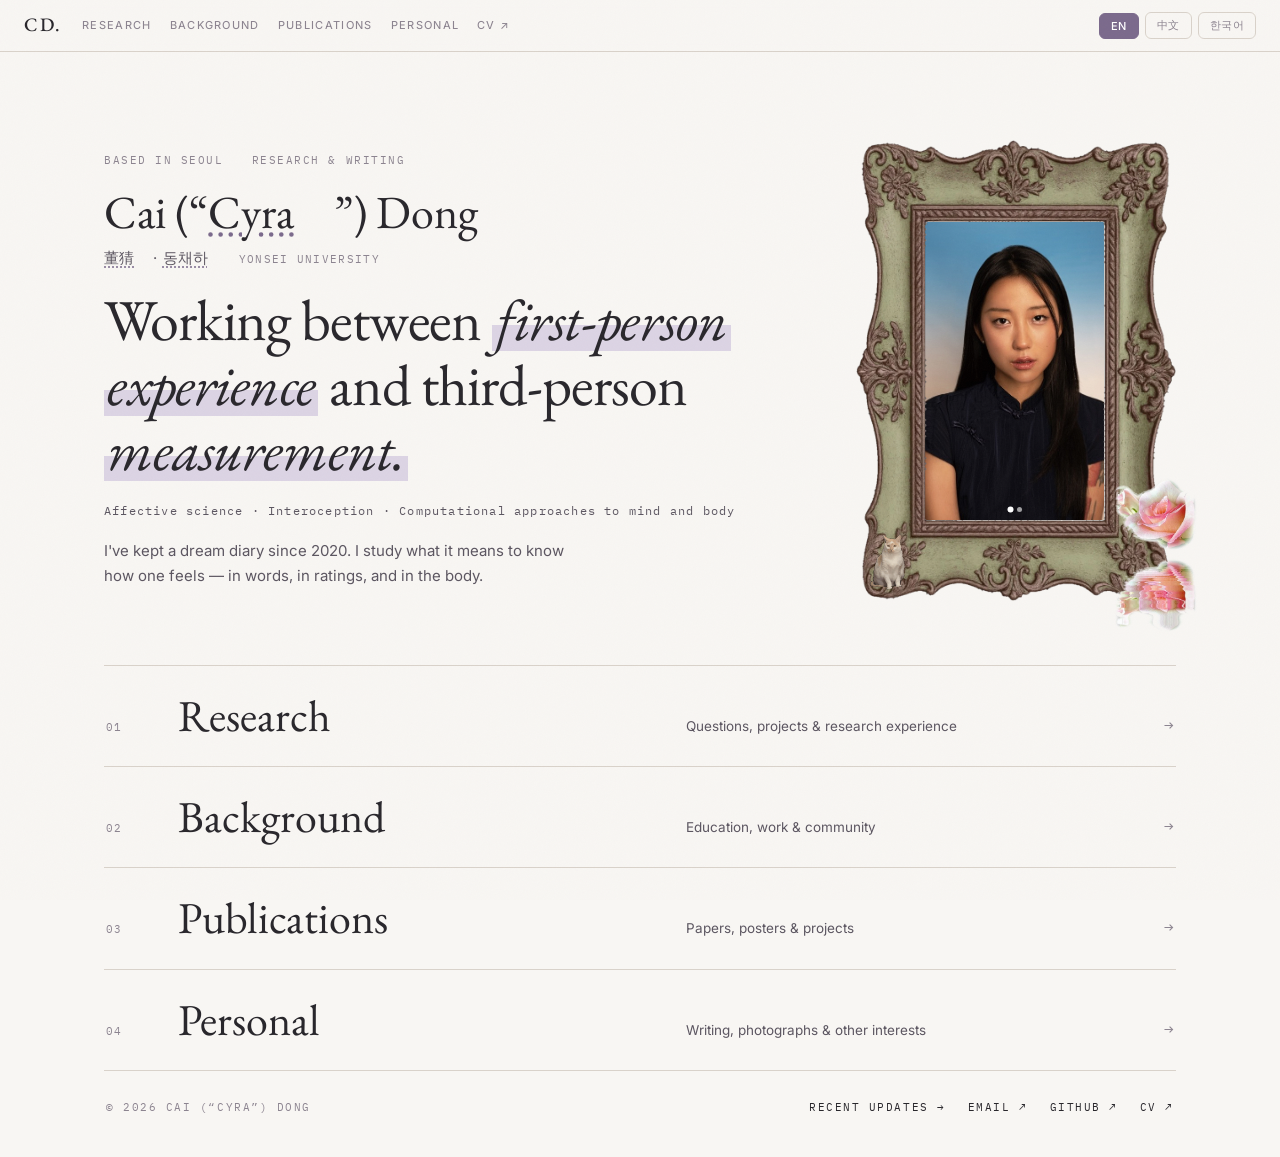
==== index.html @ c12fd9fa "Embed photography portfolio film in Personal (self-hosted, Bilibili kept as original) Co-Authored-By" ====
<!DOCTYPE html>
<html lang="en">
<head>
<meta charset="UTF-8">
<meta name="viewport" content="width=device-width, initial-scale=1.0">
<title>Cai (“Cyra”) Dong · 董猜 · 동채하 — Researcher</title>
<meta name="description" content="Cai (“Cyra”) Dong — Researcher. Philosophy, Applied Statistics & Cognitive Science @ Yonsei. Research: clinical psychology, affective neuroscience, computational psycholinguistics, AI4MentalHealth.">
<meta name="keywords" content="Cyra Dong, Cai Dong, 董猜, 동채하, Researcher, Yonsei University, clinical psychology, affective neuroscience, computational psycholinguistics, AI4MentalHealth, AI Engineer, Philosophy, Applied Statistics, Cognitive Science">

<!-- Google Search Console is verified by the file google7c683d2b4011be47.html
     in the site root. Do not delete that file. -->

<!-- Canonical -->
<link rel="canonical" href="https://cyracaid.github.io/">

<!-- Open Graph -->
<meta property="og:title" content="Cai (“Cyra”) Dong · 董猜 · 동채하 — Researcher">
<meta property="og:description" content="Philosophy, Applied Statistics & Cognitive Science @ Yonsei. Research: clinical psychology, affective neuroscience, computational psycholinguistics, AI4MentalHealth.">
<meta property="og:image" content="https://cyracaid.github.io/assets/smilepic_cropped.jpg">
<meta property="og:image:width" content="640">
<meta property="og:image:height" content="640">
<meta property="og:url" content="https://cyracaid.github.io/">
<meta property="og:type" content="website">
<meta property="og:locale" content="en_US">
<meta property="og:site_name" content="Cai (“Cyra”) Dong">

<!-- Twitter Card -->
<meta name="twitter:card" content="summary">
<meta name="twitter:title" content="Cai (“Cyra”) Dong · 董猜 · 동채하 — Researcher">
<meta name="twitter:description" content="Philosophy, Applied Statistics & Cognitive Science @ Yonsei. Research: clinical psychology, affective neuroscience, computational psycholinguistics.">
<meta name="twitter:image" content="https://cyracaid.github.io/assets/smilepic_cropped.jpg">

<!-- Hreflang -->
<link rel="alternate" hreflang="en" href="https://cyracaid.github.io/?lang=en">
<link rel="alternate" hreflang="zh-CN" href="https://cyracaid.github.io/?lang=cn">
<link rel="alternate" hreflang="ko" href="https://cyracaid.github.io/?lang=ko">
<link rel="alternate" hreflang="x-default" href="https://cyracaid.github.io/">

<!-- Favicon -->
<link rel="icon" type="image/svg+xml" href="data:image/svg+xml,%3Csvg xmlns='http://www.w3.org/2000/svg' viewBox='0 0 100 100'%3E%3Crect width='100' height='100' rx='20' fill='%238f7fa0'/%3E%3Ctext x='50' y='68' font-family='Georgia,serif' font-size='48' font-style='italic' fill='white' text-anchor='middle'%3ECD%3C/text%3E%3C/svg%3E">

<!-- JSON-LD Structured Data: Person -->
<script type="application/ld+json">
{
  "@context": "https://schema.org",
  "@type": "Person",
  "name": "Cai (“Cyra”) Dong",
  "alternateName": ["Cyra Dong", "Cai Dong", "董猜", "동채하"],
  "givenName": "Cai",
  "familyName": "Dong",
  "image": "https://cyracaid.github.io/assets/smilepic_cropped.jpg",
  "url": "https://cyracaid.github.io/",
  "sameAs": [
    "https://github.com/cyracaid",
    "https://linkedin.com/in/cyrad",
    "https://scholar.google.com/citations?user=k2axAvQAAAAJ&hl=en"
  ],
  "jobTitle": ["AI Engineer Intern", "Research Assistant"],
  "alumniOf": [
    {
      "@type": "CollegeOrUniversity",
      "name": "Yonsei University"
    },
    {
      "@type": "CollegeOrUniversity",
      "name": "Washington University in St. Louis"
    }
  ],
  "knowsAbout": [
    "Clinical Psychology",
    "Affective Neuroscience",
    "Computational Psycholinguistics",
    "AI for Mental Health",
    "Machine Learning",
    "Multimodal AI"
  ]
}
</script>

<!-- JSON-LD Structured Data: WebSite -->
<script type="application/ld+json">
{
  "@context": "https://schema.org",
  "@type": "WebSite",
  "name": "Cai (“Cyra”) Dong — Portfolio",
  "url": "https://cyracaid.github.io/",
  "description": "Personal portfolio and resume of Cai (“Cyra”) Dong, Researcher at Yonsei University.",
  "inLanguage": ["en", "zh-CN", "ko"]
}
</script>
<link rel="preconnect" href="https://fonts.googleapis.com">
<link rel="preconnect" href="https://fonts.gstatic.com" crossorigin>
<link href="https://fonts.googleapis.com/css2?family=EB+Garamond:ital,wght@0,400;0,500;1,400;1,500&family=Inter:wght@350;400;450;500;600&family=IBM+Plex+Mono:wght@400;500&display=swap" rel="stylesheet">
<link rel="stylesheet" href="styles.css?v=20261120l">
</head>
<body>

<nav class="top-nav">
  <div class="nav-left">
    <a class="nav-logo" href="#/" aria-label="Home">CD.</a>
    <div class="nav-links">
      <a href="#research" data-nav="research">Research</a>
      <a href="#background" data-nav="work">Background</a>
      <a href="#publications" data-nav="publications">Publications</a>
      <a href="#personal" data-nav="personal">Personal</a>
      <a href="assets/CV_Cai_Dong.pdf?v=20261113" data-nav="cv" target="_blank" rel="noopener">CV ↗</a>
    </div>
  </div>
  <div class="nav-right" id="lang-switch"><a class="lang-btn active" href="?lang=en">EN</a><a class="lang-btn" href="?lang=cn">中文</a><a class="lang-btn" href="?lang=ko">한국어</a></div>
</nav>

<div id="view-home">
<div class="home">
  <header class="hero" id="hero">
    <div class="hero__text">
      <div class="hero__meta"><span id="hero-place">Based in Seoul</span><span id="hero-roles">Research &amp; Writing</span></div>
      <div class="hero__name" id="sb-name">Cai (“Cyra”) Dong</div>
      <div class="hero__alt"><span id="sb-alt">董猜 · 동채하</span> <span class="hero__affil" id="sb-affil">Yonsei University</span></div>
      <h1 class="hero__title" id="hero-title">Working between <em class="hero__accent">first-person experience</em> and third-person <em class="hero__accent">measurement.</em></h1>
      <div class="hero__fields" id="hero-fields">Affective science · Interoception · Computational approaches to mind and body</div>
      <p class="hero__sub" id="hero-sub"></p>
    </div>
    <div class="hero__portrait">
      <div class="photo-frame">
      <div class="photo-carousel" id="photo-carousel">
        <div class="carousel-track" id="carousel-track">
          <img class="carousel-slide" src="assets/portrait-main.jpg?v=2" alt="Cai (“Cyra”) Dong">
          <img class="carousel-slide" src="assets/smile-frame.jpg" alt="Cai (“Cyra”) Dong smiling">
        </div>
        <button class="carousel-btn carousel-prev" id="carousel-prev" type="button">‹</button>
        <button class="carousel-btn carousel-next" id="carousel-next" type="button">›</button>
        <div class="carousel-dots" id="carousel-dots"></div>
      </div>
        <img class="deco deco-rose" src="assets/deco-rose.webp?v=20261011b" alt="" aria-hidden="true" decoding="async">
      </div>
      <div class="cat-companion"><img src="assets/guagua_cutout.gif" alt="瓜瓜" loading="lazy"></div>
    </div>
  </header>

  <nav class="index" id="index" aria-label="Sections"></nav>

  <div class="home-foot">
    <span id="foot-place">© 2026 Cai (“Cyra”) Dong</span>
    <div class="hero__links" id="hero-links"></div>
  </div>
</div>

<div id="resume">

    <section class="panel" id="panel-research" role="dialog" aria-modal="true" aria-label="Research" hidden="">
      <div class="panel__bar">
        <span class="panel__title"><span class="panel__no">01</span> Research</span>
        <button type="button" class="panel__close" data-close="" aria-label="Close">Close ×</button>
      </div>
      <div class="panel__body">
    <div class="section-lg" id="research">
      <div class="section-header"><span class="section-title section-title-lg">Research Overview</span><div class="section-rule"></div></div>
      <div class="research-overview">
        <p>Hi, I'm Cyra! 👋 I really love beautiful things — from beauty itself to research that's beautiful in how it's made.</p><p>Lately I'm into <strong>interoception</strong>, <strong>consciousness</strong>, and <strong>affective science across methods</strong>, with side quests into language models and AI. I come at it from computational methods.</p><p>Off the clock: yoga, books and writing, fashion, and video games.</p>
        <div class="research-areas">
          <span class="tag tag-accent">Interoception</span><span class="tag tag-cool">Affective Neuroscience</span><span class="tag tag-mauve">Computational Psycholinguistics</span><span class="tag tag-gold">Clinical Psychology</span>
        </div>
      </div>
    </div>
    <div class="section" id="selected">
      <div class="section-header"><span class="section-title">Selected Research</span><div class="section-rule"></div></div>
      <div class="selected-list">
        
        <div class="sel-item" data-open="false">
          <button type="button" class="sel-head" aria-expanded="false" aria-controls="sel-0">
            <span class="sel-meta">Selected work / 01 · 2025–26</span>
            <span class="sel-title">Sleep, Diaries &amp; Measurement</span>
            <span class="sel-blurb">Cleaning self-report data without making mistakes disappear.</span>
            <span class="sel-plus" aria-hidden="true">+</span>
          </button>
          <div class="sel-panel" id="sel-0" role="region">
            <dl class="sel-body">
              <dt>Research question</dt><dd>A wrongly entered value, silently corrected by a parser, can look perfectly legitimate. How do you clean self-reported data without hiding what was changed?</dd><dt>Approach</dt><dd>An open-source, human-in-the-loop R pipeline where every correction is logged and reviewable, validated on injected, real, and public data.</dd><dt>Where</dt><dd>Stanford Psychophysiology Lab, home sleep study.</dd><dt>Output</dt><dd>Manuscript in preparation.</dd>
            </dl>
          </div>
        </div>
        <div class="sel-item" data-open="false">
          <button type="button" class="sel-head" aria-expanded="false" aria-controls="sel-1">
            <span class="sel-meta">Selected work / 02 · 2025–26</span>
            <span class="sel-title">AI &amp; Therapeutic Interaction</span>
            <span class="sel-blurb">What does an AI score of therapist skill actually measure?</span>
            <span class="sel-plus" aria-hidden="true">+</span>
          </button>
          <div class="sel-panel" id="sel-1" role="region">
            <dl class="sel-body">
              <dt>Research question</dt><dd>When a model predicts what trained observers rate, what information are its predictions really reflecting?</dd><dt>Approach</dt><dd>An audit of multimodal AI scoring of therapists’ interpersonal skills on teletherapy trial recordings, combining text, voice, and facial expression, checked against observer ratings.</dd><dt>Where</dt><dd>Penn Medicine, Department of Psychiatry.</dd><dt>Output</dt><dd>Manuscript in preparation.</dd>
            </dl>
          </div>
        </div>
        <div class="sel-item" data-open="false">
          <button type="button" class="sel-head" aria-expanded="false" aria-controls="sel-2">
            <span class="sel-meta">Selected work / 03 · 2026–</span>
            <span class="sel-title">Interoception &amp; Consciousness</span>
            <span class="sel-blurb">When body and report disagree, which one is the signal?</span>
            <span class="sel-plus" aria-hidden="true">+</span>
          </button>
          <div class="sel-panel" id="sel-2" role="region">
            <dl class="sel-body">
              <dt>Research question</dt><dd>When a bodily signal and a verbal report diverge, is one of them wrong, or is the divergence itself the signal?</dd><dt>Approach</dt><dd>An online interoception task with webcam-based heart-rate estimation, paired with participants’ descriptions of recalled experiences. Does spontaneous language capture what ratings miss?</dd><dt>Where</dt><dd>Embodied Computation Group, Aarhus University &amp; Cambridge Psychiatry.</dd><dt>Output</dt><dd>Pilot in development.</dd>
            </dl>
          </div>
        </div>
      </div>
    </div>
    <div class="section" id="experience">
      <div class="section-header"><span class="section-title">Research Experience</span><div class="section-rule"></div></div>
      
        <div class="entry">
          <div class="entry-header">
            <span class="entry-org"><a href="https://www.the-ecg.org/" target="_blank" rel="noopener">Embodied Computation Group, Aarhus University &amp; Cambridge Psychiatry</a></span>
            <span class="entry-date">Oct 2026 – Present</span>
          </div>
          <div class="entry-role">Research Intern (remote); PI: Micah Allen, Ph.D.</div>
          <ul class="entry-bullets"><li>Contributing to an online interoception task with webcam-based heart-rate estimation, and developing a pilot that pairs physiological estimates with participants’ descriptions of recalled experiences.</li></ul>
        </div>
        <div class="entry">
          <div class="entry-header">
            <span class="entry-org"><a href="https://spl.stanford.edu/" target="_blank" rel="noopener">Stanford Psychophysiology Lab</a></span>
            <span class="entry-date">Oct 2025 – Present</span>
          </div>
          <div class="entry-role">Research Assistant; PIs: James Gross, Ph.D.; mentored by Maia ten Brink, Ph.D.</div>
          <ul class="entry-bullets"><li>Built <strong>sleepcleanr</strong>, an R package that turns messy sleep-diary data into clean, auditable records (10,000+ entries and counting).</li><li>Reading widely on interoception, psychophysiology, and emotion.</li></ul>
        </div>
        <div class="entry">
          <div class="entry-header">
            <span class="entry-org"><a href="https://www.med.upenn.edu/apps/faculty/index.php/g275/p9830738" target="_blank" rel="noopener">Department of Psychiatry, Penn Medicine, University of Pennsylvania</a></span>
            <span class="entry-date">Nov 2025 – Apr 2026; Sep 2026 – Present</span>
          </div>
          <div class="entry-role">Research Intern (remote); mentored by Tao Lin, Ph.D.</div>
          <ul class="entry-bullets"><li>Building a pipeline that has AI score how therapists connect with clients in teletherapy — and checking how far we can trust it.</li><li>Replicating a published study along the way, and fixing a confound in it.</li></ul>
        </div>
        <div class="entry">
          <div class="entry-header">
            <span class="entry-org"><a href="https://www.jhurlab.org/" target="_blank" rel="noopener">Clinical Neuroscience of Anxiety and Depression (CAD) Lab, Yonsei University</a></span>
            <span class="entry-date">May 2026 – Present</span>
          </div>
          <div class="entry-role">Research Assistant; PI: Juyoen Hur, Ph.D.</div>
          <ul class="entry-bullets"><li>Helping with fMRI studies on anxiety and depression, mostly data quality checks and preprocessing.</li><li>Side project on misophonia: is it about how the brain registers a sound, or how it feels about it?</li></ul>
        </div>
        <div class="entry">
          <div class="entry-header">
            <span class="entry-org"><a href="https://github.com/AGI4Sci/SciForge" target="_blank" rel="noopener">Shanghai AI Laboratory</a></span>
            <span class="entry-date">May 2026 – Present</span>
          </div>
          <div class="entry-role">AI4BioSci / SciForge Research Assistant; PI: Zhangyang Gao, Ph.D.</div>
          <ul class="entry-bullets"><li>Helping build and test an open-source platform that keeps humans in the loop when AI agents do research.</li><li>Added DeepSeek as a new agent runtime, and designed how the system tracks evidence and decides what people should review.</li></ul>
        </div>
        <div class="entry">
          <div class="entry-header">
            <span class="entry-org">Speech &amp; Hearing Lab, Washington University in St. Louis</span>
            <span class="entry-date">Jan 2025 – Jun 2026</span>
          </div>
          <div class="entry-role">Research Assistant; PIs: Mitchell Sommers, Ph.D.; Joe Barcroft, Ph.D.</div>
          <ul class="entry-bullets"><li>Built an IPA-based scheme to measure how hard English words are to learn.</li><li>Helped run a vocabulary-learning experiment: recorded stimuli, tested participants, checked the stats.</li></ul>
        </div>
        <div class="entry">
          <div class="entry-header">
            <span class="entry-org"><a href="https://www.researchgate.net/lab/Sijing-Chen-Lab/" target="_blank" rel="noopener">Social Psychology Lab, Zhejiang University of Science and Technology</a></span>
            <span class="entry-date">Jul 2023 – Jun 2026</span>
          </div>
          <div class="entry-role">Long-Term Research Assistant; PI: Sijing Chen, Ph.D.</div>
          <ul class="entry-bullets"><li>Ran the stats behind studies on inequality, AI attitudes, and pro-environmental behavior — two of them now published.</li></ul>
        </div>
        <div class="entry">
          <div class="entry-header">
            <span class="entry-org">Brain and Mind Institute, The Chinese University of Hong Kong</span>
            <span class="entry-date">Jun 2024 – Aug 2024</span>
          </div>
          <div class="entry-role">Research Assistant; PI: Xin Zhou, Ph.D.</div>
          <ul class="entry-bullets"><li>Helped with fNIRS hyperscanning experiments (two brains, one conversation) and learned inter-brain analysis.</li><li>Presented a poster on neural fatigue from listening in noise.</li></ul>
        </div>
    </div></div>
    </section>
    <section class="panel" id="panel-background" role="dialog" aria-modal="true" aria-label="Background" hidden="">
      <div class="panel__bar">
        <span class="panel__title"><span class="panel__no">02</span> Background</span>
        <button type="button" class="panel__close" data-close="" aria-label="Close">Close ×</button>
      </div>
      <div class="panel__body">
    <div class="section" id="education">
      <div class="section-header"><span class="section-title">Education</span><div class="section-rule"></div></div>
      
        <div class="edu-card"><div class="edu-row">
          <div>
            <div class="edu-school">Yonsei University</div>
            <div class="edu-degree">B.A. in Philosophy<br>Interdisciplinary Major in Cognitive Science, Minor in Applied Statistics</div>
          </div>
          <div style="text-align:right;">
            <div class="edu-date">Expected June 2027</div>
            <div class="edu-gpa">GPA: ***/***</div>
          </div>
        </div></div>
        <div class="edu-card"><div class="edu-row">
          <div>
            <div class="edu-school">Washington University in St. Louis</div>
            <div class="edu-degree">Exchange Student in Arts &amp; Sciences</div>
          </div>
          <div style="text-align:right;">
            <div class="edu-date">Jan 2025 – Jun 2025</div>
            <div class="edu-gpa">GPA: 3.75/4.0</div>
          </div>
        </div></div>
        <div class="edu-card"><div class="edu-row">
          <div>
            <div class="edu-school">MGH Institute of Health Professions</div>
            <div class="edu-degree">Online prerequisite coursework in Speech-Language Pathology</div>
          </div>
          <div style="text-align:right;">
            <div class="edu-date">May 2025 – Aug 2025</div>
            <div class="edu-gpa">GPA: 4.0/4.0</div>
          </div>
        </div></div>
    </div>
    <div class="section" id="skills">
      <div class="section-header"><span class="section-title">Clinical, Community &amp; Skills</span><div class="section-rule"></div></div>
      <div class="honors-grid">
        <div class="honor-item"><strong>Gold stars</strong> — a Yonsei merit scholarship (twice!), a national second prize in a Peking University Chinese literature contest, and a fully funded semester at WashU.</div><div class="honor-item"><strong>Field trips</strong> — sat in on therapy sessions and autism assessments at WashU's IDDRC; helped out as a teacher aide at the Central Institute for the Deaf.</div><div class="honor-item"><strong>Good deeds</strong> — art-program volunteer at Artists First; wrote 80+ clinical-psychology entries for Baidu Encyclopedia; cheered a student from a rural, low-income family all the way into university (2021–2025).</div><div class="honor-item"><strong>Clubs</strong> — AYUI (immunology!), a book-and-wine society, and a poetry club whose name I can't print (똥동아리) 💩.</div><div class="honor-item"><strong>Methods</strong> — the nerdy toolbox: GLMM/HLM, NLP, meta-analysis, EMA, multimodal analysis, fNIRS, fMRI quality control, pupillometry preprocessing.</div><div class="honor-item"><strong>Tools</strong> — R, Python, MATLAB, SQL, Git/GitHub, PsychoPy, and an unreasonable number of terminal tabs.</div><div class="honor-item"><strong>Languages</strong> — four, one brain: Mandarin (native), English (IELTS 8.0), Korean (TOPIK 6), Japanese (JLPT N2).</div><div class="honor-item"><strong>Side quests</strong> — live-interpreting Korean ↔ English at a Seoul clinic; teaching Korean and Chinese on the side.</div><div class="honor-item"><strong>Certificate</strong> — Autism and Neurodiversity in the Childcare Setting (UBC CIRCA).</div>
      </div>
    </div></div>
    </section>
    <section class="panel" id="panel-publications" role="dialog" aria-modal="true" aria-label="Publications" hidden="">
      <div class="panel__bar">
        <span class="panel__title"><span class="panel__no">03</span> Publications</span>
        <button type="button" class="panel__close" data-close="" aria-label="Close">Close ×</button>
      </div>
      <div class="panel__body">
    <div class="section" id="publications">
      <div class="section-header"><span class="section-title">Publications &amp; Presentations</span><div class="section-rule"></div></div>
      <div class="pub-filter" role="tablist">
        <button type="button" class="pub-chip on" data-filter="all">All</button><button type="button" class="pub-chip" data-filter="paper">Papers</button><button type="button" class="pub-chip" data-filter="poster">Posters</button><button type="button" class="pub-chip" data-filter="prep">In preparation</button>
      </div>
      
        <div class="pub-showcase compact" data-cat="prep">
          <div class="pub-showcase-inner">
            
            <div class="pub-body">
              <div class="pub-body-title">sleepcleanr: an auditable pipeline for cleaning self-reported sleep-diary data, validated on injected, real and public data</div>
              <div class="pub-body-authors"><strong>Cai Dong</strong>, Maia ten Brink, et al.</div>
              <div class="pub-body-venue">Manuscript in preparation <span class="venue-tag">2026</span></div>
              <div class="pub-body-snip">An auditable, human-in-the-loop R pipeline for cleaning self-reported sleep-diary data, validated on injected, real, and public data.</div>
              
            </div>
          </div>
        </div>
        <div class="pub-showcase compact" data-cat="prep">
          <div class="pub-showcase-inner">
            
            <div class="pub-body">
              <div class="pub-body-title">Multimodal AI scoring of facilitative interpersonal skills: a replication and specification audit on Tele-FIRST trial recordings</div>
              <div class="pub-body-authors"><strong>Cai Dong</strong>, Tao Lin, et al.</div>
              <div class="pub-body-venue">Manuscript in preparation <span class="venue-tag">2026</span></div>
              <div class="pub-body-snip">Replication and specification audit of multimodal AI scoring of facilitative interpersonal skills on teletherapy RCT recordings.</div>
              
            </div>
          </div>
        </div>
        <div class="pub-showcase" data-cat="poster">
          <div class="pub-showcase-inner">
            
            <div class="pub-body">
              <div class="pub-body-title">Auditory and Visual Cue Integration in L1 Vocabulary Learning</div>
              <div class="pub-body-authors"><strong>WashU Speech &amp; Hearing Lab</strong></div>
              <div class="pub-body-venue">Poster, TBD <span class="venue-tag">2026</span></div>
              <div class="pub-body-snip">Investigated how L1 learners integrate auditory and visual cues during vocabulary acquisition, with implications for multimodal learning theories.</div>
              
            </div>
          </div>
        </div>
        <div class="pub-showcase" data-cat="poster">
          <div class="pub-showcase-inner">
            <div class="pub-thumb"><img src="assets/pub-abct.jpg" alt="ABCT poster" loading="lazy"></div>
            <div class="pub-body">
              <div class="pub-body-title">Predicting Next-Day Suicidal Urges, Depression, and PTSD Symptoms Using EMA and Passive Sensing</div>
              <div class="pub-body-authors">Tao Lin, Joshua Wiley, Yiqin Zhu, <strong>Cai Dong</strong>, Mingcong Tang, Daniel J. Taylor, Kristi E. Pruiksma, Bridget Feler, Marin Kautz, Justin Baker, Lauren Khazem, Craig J. Bryan, Lily A. Brown</div>
              <div class="pub-body-venue">Poster, Association for Behavioral and Cognitive Therapies Annual Convention <span class="venue-tag">2025</span></div>
              <div class="pub-body-snip">Leveraged EMA and passive sensing data from smartphones to predict next-day clinical outcomes, demonstrating feasibility of scalable digital phenotyping for suicide risk monitoring.</div>
              
            </div>
          </div>
        </div>
        <div class="pub-showcase clickable" data-cat="poster" data-project="ayui-stem-union-2026">
          <div class="pub-showcase-inner">
            <div class="pub-thumb"><img src="assets/pub-ayui-stem-union-2026.png" alt="AYUI STEM Union poster" loading="lazy"></div>
            <div class="pub-body">
              <div class="pub-body-title">Regulatory T cells: Biology, Mechanisms, and Therapeutic Potential</div>
              <div class="pub-body-authors">Hwang, H.Y., Dong, C., Jeong, S.Y., &amp; Kim, J.E.</div>
              <div class="pub-body-venue">Poster, STEM Union Academic Conference 2026 <span class="venue-tag">2026</span></div>
              <div class="pub-body-snip">Contributor: figure editing, translation, and introduction writing for a review poster on Treg biology, mechanisms, and therapeutic strategies, presented at the STEM Union Academic Conference 2026 (Immunology Session).</div>
              
            </div>
          </div>
        </div>
        <div class="pub-showcase clickable" data-cat="paper" data-project="ai-attitude-underestimation">
          <div class="pub-showcase-inner">
            <div class="pub-thumb"><img src="assets/pub-jasp.jpg" alt="JASP paper" loading="lazy"></div>
            <div class="pub-body">
              <div class="pub-body-title">Underestimating Others' Positive Attitude Toward AI Reduces Intentions to Adopt AI in Various Business Contexts</div>
              <div class="pub-body-authors">Rongmian Huo, Shasha Yang, <strong>Cai Dong</strong>, Sijing Chen</div>
              <div class="pub-body-venue">Journal of Applied Social Psychology, 56(6), 443–456 <span class="venue-tag">2026</span></div>
              <div class="pub-body-snip">Demonstrated that people systematically underestimate others' AI-positive attitudes, and this underestimation reduces personal AI adoption intentions across business contexts.</div>
              <div class="pub-body-links"><a href="#/project/ai-attitude-underestimation" data-stop="">Project details →</a><a href="https://doi.org/10.1111/jasp.70063" target="_blank" rel="noopener" data-stop="">DOI</a></div>
            </div>
          </div>
        </div>
        <div class="pub-showcase clickable" data-cat="paper" data-project="inequality-proenvironment">
          <div class="pub-showcase-inner">
            <div class="pub-thumb"><img src="assets/pub-bjsp.jpg" alt="BJSP paper" loading="lazy"></div>
            <div class="pub-body">
              <div class="pub-body-title">Perceived Economic Inequality Inhibits Pro-Environmental Engagement</div>
              <div class="pub-body-authors">Rongmian Huo, Shasha Yang, <strong>Cai Dong</strong>, Sijing Chen</div>
              <div class="pub-body-venue">British Journal of Social Psychology, 64(2), e12815 <span class="venue-tag">2024</span></div>
              <div class="pub-body-snip">Multi-study investigation showing that perceived economic inequality reduces pro-environmental behavior through decreased collective efficacy and future-oriented concern.</div>
              <div class="pub-body-links"><a href="#/project/inequality-proenvironment" data-stop="">View project →</a><a href="https://doi.org/10.1111/bjso.12815" target="_blank" rel="noopener" data-stop="">DOI</a></div>
            </div>
          </div>
        </div>
        <div class="pub-showcase" data-cat="poster">
          <div class="pub-showcase-inner">
            <div class="pub-thumb-duo"><img src="assets/pub-cuhk.jpg" alt="CUHK poster" loading="lazy"><img src="assets/CUHK_poster.jpg" alt="CUHK poster 2" loading="lazy"></div>
            <div class="pub-body">
              <div class="pub-body-title">Neural Fatigue From Speech Perception in Noise and Social Withdrawal</div>
              <div class="pub-body-authors"><strong>Cai Dong</strong>, Patrick C. M. Wong, et al.</div>
              <div class="pub-body-venue">Poster, Chinese University of Hong Kong Brain and Mind Institute <span class="venue-tag">2024</span></div>
              <div class="pub-body-snip">fNIRS hyperscanning study showing that speech perception in noise induces neural fatigue in the bilateral superior temporal gyrus, correlating with increased social withdrawal tendencies.</div>
              
            </div>
          </div>
        </div>
        <div class="pub-showcase" data-cat="paper">
          <div class="pub-showcase-inner">
            
            <div class="pub-body">
              <div class="pub-body-title">Hume’s aesthetic thoughts and modern art</div>
              <div class="pub-body-authors"><strong>Cai Dong</strong></div>
              <div class="pub-body-venue">SHS Web of Conferences, 174, 02022 <span class="venue-tag">2023</span></div>
              <div class="pub-body-snip">Undergraduate paper on Hume’s aesthetics and its relevance to modern art.</div>
              <div class="pub-body-links"><a href="https://doi.org/10.1051/shsconf/202317402022" target="_blank" rel="noopener" data-stop="">DOI</a></div>
            </div>
          </div>
        </div>
    </div>
    <div class="section" id="repos">
      <div class="section-header"><span class="section-title">GitHub Repositories</span><div class="section-rule"></div></div>
      <div class="repo-footnote">Explore projects → <a href="https://github.com/cyracaid" target="_blank">github.com/cyracaid</a></div>
    </div></div>
    </section>
    <section class="panel" id="panel-personal" role="dialog" aria-modal="true" aria-label="Personal" hidden="">
      <div class="panel__bar">
        <span class="panel__title"><span class="panel__no">04</span> Personal</span>
        <button type="button" class="panel__close" data-close="" aria-label="Close">Close ×</button>
      </div>
      <div class="panel__body">
    <div class="section" id="personal">
      <p class="personal-bio">TMI: I'm studying for the 2027 Korean tattoo artist exam 🖋️ (Wish me luck!)</p>
      <div class="sidebar-tags"><span class="tag tag-accent">Researcher</span><span class="tag tag-green">Writer (in progress) 😋</span></div>
      <div class="section-header"><span class="section-title">Photographs</span><div class="section-rule"></div></div>
      <div class="gallery"><img src="assets/photo-mirror.jpg" alt="" loading="lazy" data-lightbox="0"><img src="assets/0a75c77d16a473605375f1a25f370422.jpg" alt="" loading="lazy" data-lightbox="1"><img src="assets/1a86998663c2306c857f7e0c50525be5.jpg" alt="" loading="lazy" data-lightbox="2"><img src="assets/2f4142c66f59bec4093fe65c86e9337a.jpg" alt="" loading="lazy" data-lightbox="3"><img src="assets/4018941fbd273a3c47ced7e0d4728a4d.jpg" alt="" loading="lazy" data-lightbox="4"><img src="assets/666dbca41af39f23eda74ede8f5f20d7.jpg" alt="" loading="lazy" data-lightbox="5"><img src="assets/photo-cafe.jpg" alt="" loading="lazy" data-lightbox="6"><img src="assets/photo-glasses.jpg" alt="" loading="lazy" data-lightbox="7"><img src="assets/photo-night.jpg" alt="" loading="lazy" data-lightbox="8"><img src="assets/photo-sunset.jpg" alt="" loading="lazy" data-lightbox="9"><img src="assets/photo-graffiti.jpg" alt="" loading="lazy" data-lightbox="10"><img src="assets/photo-lighthouse.jpg" alt="" loading="lazy" data-lightbox="11"></div>
      <div class="section-header"><span class="section-title">Guagua</span><div class="section-rule"></div></div>
      <div class="cats"><img src="assets/video/cat-1.webp?v=2" alt="Guagua" loading="lazy"><img src="assets/video/cat-3.webp?v=2" alt="Guagua" loading="lazy"><img src="assets/guagua_cutout.gif" alt="Guagua" loading="lazy"></div>
      <div class="section-header"><span class="section-title">Ephemera</span><div class="section-rule"></div></div>
      <div class="ephemera"><img src="assets/deco-violets.webp?v=20261011b" alt="" loading="lazy"><img src="assets/deco-clouds.webp?v=20261011b" alt="" loading="lazy"><img src="assets/deco-clover.webp?v=20261011b" alt="" loading="lazy"><img src="assets/deco-gate.webp?v=20261011b" alt="" loading="lazy"><img src="assets/deco-lotusbud.webp?v=20261011b" alt="" loading="lazy"><img src="assets/deco-orchids.webp?v=20261011b" alt="" loading="lazy"><img src="assets/deco-skylark.webp?v=20261011b" alt="" loading="lazy"><img src="assets/deco-sparrows.webp?v=20261011b" alt="" loading="lazy"></div>
      <div class="detour">
        <div class="detour__kicker">Personal · Archive</div>
        <h3 class="detour__title">Before the detour</h3>
        <p class="detour__body">I was admitted to the Photography program at the Communication University of China, but for various reasons I chose to study abroad instead. This is the portfolio I made back then (that was my state of mind as a teenager, not now).</p>
        <video class="detour__video" controls="" preload="none" playsinline="" poster="assets/video/portfolio-poster.jpg">
          <source src="assets/video/portfolio.mp4" type="video/mp4">
        </video>
        <a class="detour__link" href="https://www.bilibili.com/video/BV18K411M7yP/" target="_blank" rel="noopener">
          <span class="detour__cap">Photography portfolio · Communication University of China</span>
          <span class="detour__go">Original on Bilibili <span class="hero__arrow">↗</span></span>
        </a>
      </div>
      <footer class="site-footer" id="site-footer">
    <div class="footer-ornament">
      <svg viewBox="0 0 140 40" width="140" height="40" fill="none" stroke="currentColor" stroke-width="0.6" opacity="0.35">
        <circle cx="20" cy="20" r="3.5"></circle><circle cx="70" cy="20" r="3.5"></circle><circle cx="120" cy="20" r="3.5"></circle>
        <path d="M23.5 20Q33 12 45 16Q57 20 66.5 20"></path><path d="M73.5 20Q83 26 95 22Q107 18 116.5 20"></path>
        <path d="M20 16Q20 7 25 7Q30 7 30 16"></path><path d="M120 16Q120 7 115 7Q110 7 110 16"></path>
        <path d="M70 23.5L70 33"></path><path d="M65 28L75 28"></path>
      </svg>
    </div>
    <h2 class="footer-heading">Let's Connect</h2>
    <p class="footer-text">Thanks for stopping by 🦦<br>Got a research idea, a weird question, a collab, or a coffee chat in mind? My inbox is open 🧚‍♀️</p>
    
    <div class="footer-links">
      <a href="mailto:cyracaid[at]gmail.com" class="footer-link"><svg width="14" height="14" viewBox="0 0 24 24" fill="none" stroke="currentColor" stroke-width="2"><rect x="2" y="4" width="20" height="16" rx="2"></rect><path d="M22 4L12 13 2 4"></path></svg>cyracaid[at]gmail.com</a>
      <a href="https://github.com/cyracaid" target="_blank" rel="noopener" class="footer-link"><svg width="14" height="14" viewBox="0 0 24 24" fill="currentColor"><path d="M12 0C5.374 0 0 5.373 0 12c0 5.302 3.438 9.8 8.207 11.387.599.111.793-.261.793-.577v-2.234c-3.338.726-4.033-1.416-4.033-1.416-.546-1.387-1.333-1.756-1.333-1.756-1.089-.745.083-.729.083-.729 1.205.084 1.839 1.237 1.839 1.237 1.07 1.834 2.807 1.304 3.492.997.107-.775.418-1.305.762-1.604-2.665-.305-5.467-1.334-5.467-5.931 0-1.311.469-2.381 1.236-3.221-.124-.303-.535-1.524.117-3.176 0 0 1.008-.322 3.301 1.23A11.509 11.509 0 0112 5.803c1.02.005 2.047.138 3.006.404 2.291-1.552 3.297-1.23 3.297-1.23.653 1.653.242 2.874.118 3.176.77.84 1.235 1.911 1.235 3.221 0 4.609-2.807 5.624-5.479 5.921.43.372.823 1.102.823 2.222v3.293c0 .319.192.694.801.576C20.566 21.797 24 17.3 24 12c0-6.627-5.373-12-12-12z"></path></svg>GitHub</a>
      <a href="https://linkedin.com/in/cyrad" target="_blank" rel="noopener" class="footer-link"><svg width="14" height="14" viewBox="0 0 24 24" fill="currentColor"><path d="M20.447 20.452h-3.554v-5.569c0-1.328-.027-3.037-1.852-3.037-1.853 0-2.136 1.445-2.136 2.939v5.667H9.351V9h3.414v1.561h.046c.477-.9 1.637-1.85 3.37-1.85 3.601 0 4.267 2.37 4.267 5.455v6.286zM5.337 7.433a2.062 2.062 0 01-2.063-2.065 2.064 2.064 0 112.063 2.065zm1.782 13.019H3.555V9h3.564v11.452zM22.225 0H1.771C.792 0 0 .774 0 1.729v20.542C0 23.227.792 24 1.771 24h20.451C23.2 24 24 23.227 24 22.271V1.729C24 .774 23.2 0 22.222 0h.003z"></path></svg>LinkedIn</a>
    </div>
    <div class="footer-copy">© 2026 Cai (“Cyra”) Dong</div></footer>
    </div></div>
    </section>
    <section class="panel" id="panel-updates" role="dialog" aria-modal="true" aria-label="Recent updates" hidden="">
      <div class="panel__bar">
        <span class="panel__title">Recent updates</span>
        <button type="button" class="panel__close" data-close="" aria-label="Close">Close ×</button>
      </div>
      <div class="panel__body">
    <div class="section" id="news">
      <div class="section-header"><span class="section-title">News</span><div class="section-rule"></div></div>
      <div class="news-timeline">
        <div class="news-item"><div class="news-date">Nov 2026</div><div class="news-content"><div class="news-tags"><span class="news-tag side">Side Quest</span></div>Started as a real-time Korean–English medical interpreter at <strong>The Peak Clinic</strong> (dermatology), Seoul — for part-time cash, and to help out a friend.</div></div><div class="news-item"><div class="news-date">Oct 2026</div><div class="news-content"><div class="news-tags"><span class="news-tag role">New Role</span></div>Joined the <strong>Embodied Computation Group</strong> (Aarhus University &amp; Cambridge Psychiatry) as a remote research intern — LLMs, interoception, and consciousness.</div></div><div class="news-item"><div class="news-date">Sep 2026</div><div class="news-content"><div class="news-tags"><span class="news-tag role">New Role</span></div>Rejoined <strong>UPenn Department of Psychiatry</strong> as remote research intern — multimodal AI scoring of therapist interpersonal skills.</div></div>
        <details>
          <summary class="news-toggle">View all updates</summary>
          <div class="news-item"><div class="news-date">Aug 2026</div><div class="news-content"><div class="news-tags"><span class="news-tag poster">Poster</span></div>Presented an AYUI immunology poster on <strong>Treg biology, mechanisms, and therapeutic potential</strong> at the STEM Union Academic Conference 2026.</div></div><div class="news-item"><div class="news-date">Jul 2026</div><div class="news-content"><div class="news-tags"><span class="news-tag award">Revision</span></div><strong>ARR reviews received</strong> — withdrawing short paper this cycle to resubmit as long paper for the next.</div></div><div class="news-item"><div class="news-date">Jun 2026</div><div class="news-content"><div class="news-tags"><span class="news-tag role">New Role</span></div>Joined <strong>Shanghai AI Laboratory</strong> as RA for AI4BioSci / SciForge — contributing to verification-oriented scientific-agent infrastructure.</div></div><div class="news-item"><div class="news-date">May 2026</div><div class="news-content"><div class="news-tags"><span class="news-tag role">New Role</span></div>Joined the <strong>Clinical Neuroscience of Anxiety and Depression (CAD) Lab</strong> at Yonsei University (Dr. Juyoen Hur / 허주연) as RA — studying interoception and vulnerability mechanisms in anxiety and depression.</div></div><div class="news-item"><div class="news-date">Dec 2025</div><div class="news-content"><div class="news-tags"><span class="news-tag poster">Poster</span></div>Presented "Predicting Next-Day Suicidal Urges, Depression, and PTSD Symptoms Using EMA and Passive Sensing" at the <strong>Association for Behavioral and Cognitive Therapies Annual Convention</strong>.</div></div><div class="news-item"><div class="news-date">Nov 2025</div><div class="news-content"><div class="news-tags"><span class="news-tag role">New Role</span></div>Joined <strong>UPenn Department of Psychiatry</strong> as RA — working on a research project.</div></div><div class="news-item"><div class="news-date">Oct 2025</div><div class="news-content"><div class="news-tags"><span class="news-tag role">New Role</span></div>Joined <strong>Stanford Psychophysiology Lab</strong> as RA — developing reproducible R pipelines for 10,000+ EMA and sleep diary records.</div></div><div class="news-item"><div class="news-date">Sep 2025</div><div class="news-content"><div class="news-tags"><span class="news-tag leave">Leave</span></div><strong>Took leave of absence</strong> — returned home to recover, cared for grandpa and cat Guagua <a href="javascript:void(0)" onclick="boopCat()" style="text-decoration:none">🐱</a></div></div><div class="news-item"><div class="news-date">Sep 2025</div><div class="news-content"><div class="news-tags"><span class="news-tag pub">Publication</span></div><strong>JASP paper published</strong> — "Underestimating Others' Positive Attitude Toward AI Reduces Intentions to Adopt AI in Various Business Contexts" in the <em>Journal of Applied Social Psychology</em> (56(6), 443-456).</div></div><div class="news-item"><div class="news-date">Jan 2025</div><div class="news-content"><div class="news-tags"><span class="news-tag exchange">Exchange</span></div>Exchange at <strong>Washington University in St. Louis</strong> — joined Speech &amp; Hearing Lab; started clinical shadowing at CID and IDDRC.</div></div><div class="news-item"><div class="news-date">Oct 2024</div><div class="news-content"><div class="news-tags"><span class="news-tag pub">Publication</span></div><strong>BJSP paper published</strong> — "Perceived Economic Inequality Inhibits Pro-Environmental Engagement" in the <em>British Journal of Social Psychology</em> (64(2), e12815).</div></div><div class="news-item"><div class="news-date">Aug 2024</div><div class="news-content"><div class="news-tags"><span class="news-tag poster">Poster</span></div>Presented "Neural Fatigue From Speech Perception in Noise and Social Withdrawal" at the <strong>Chinese University of Hong Kong Brain and Mind Institute</strong>.</div></div>
        </details>
      </div>
    </div></div>
    </section>
</div>
</div>
<div id="view-project"></div>

<div class="lightbox" id="lightbox" hidden>
  <button type="button" class="lb-btn lb-close" id="lb-close" aria-label="Close">×</button>
  <button type="button" class="lb-btn lb-prev" id="lb-prev" aria-label="Previous">‹</button>
  <img id="lb-img" alt="">
  <button type="button" class="lb-btn lb-next" id="lb-next" aria-label="Next">›</button>
</div>

<script src="app.js?v=20261120o"></script>
</body>
</html>
---- styles.css ----
*, *::before, *::after { box-sizing: border-box; margin: 0; padding: 0; }

  :root {
    /* Lilac Editorial × Dusty Lavender */
    --paper: #F8F6F3;
    --ink: #29272C;
    --muted: #8C8490;
    --rule: #D9D2CA;
    --lavender: #DCD4E4;
    --lavender-soft: #E8E1EA;
    --sage: #D9E2D4;
    --warm-grey: #E9E4DE;

    --bg: var(--paper);
    --surface: #FCFBF9;
    --surface-float: #ffffff;
    --border: var(--rule);
    --border-light: var(--warm-grey);
    --text: var(--ink);
    --text-secondary: #5C5661;
    --text-muted: var(--muted);
    --text-dim: #B5ADB8;
    /* accent = readable lavender-mauve for text/links; --lavender is the fill */
    --accent: #7B6A8C;
    --accent-hover: #94829F;
    --accent-deep: #655673;
    --accent-cool: #6F8794;
    --accent-mauve: #8C7F94;
    --accent-green: #6F8570;
    --accent-gold: #A08A5E;
    --glow: rgba(123, 106, 140, 0.08);
    --glow-strong: rgba(123, 106, 140, 0.18);
    --shadow-sm: 0 1px 3px rgba(41,39,44,0.04), 0 1px 2px rgba(41,39,44,0.03);
    --shadow-md: 0 4px 12px rgba(41,39,44,0.05), 0 2px 4px rgba(41,39,44,0.03);
    --shadow-lg: 0 8px 30px rgba(41,39,44,0.06), 0 3px 8px rgba(41,39,44,0.03);
    --font-body: 'Inter', -apple-system, BlinkMacSystemFont, 'SF Pro Text', 'Helvetica Neue', sans-serif;
    --font-display: 'EB Garamond', Georgia, 'Times New Roman', serif;
    --font-mono: 'IBM Plex Mono', 'SF Mono', 'Fira Code', monospace;
    --page-width: 1120px;
    --page-gutter: clamp(24px, 5vw, 80px);
    --section-space: clamp(88px, 12vw, 160px);
  }

  html { scroll-behavior: smooth; }
  body {
    font-family: var(--font-body);
    background: var(--bg);
    color: var(--text);
    -webkit-font-smoothing: antialiased;
    -moz-osx-font-smoothing: grayscale;
    line-height: 1.6;
  }
  a { color: var(--accent); text-decoration: none; transition: color 0.2s; }
  a:hover { color: var(--accent-hover); text-decoration: underline; }
  ::selection { background: var(--accent); color: white; }

  /* noise texture overlay from reference aesthetic */
  body::before {
    content: '';
    position: fixed;
    inset: 0;
    pointer-events: none;
    z-index: 9999;
    opacity: 0.025;
    background-image: url("data:image/svg+xml,%3Csvg viewBox='0 0 256 256' xmlns='http://www.w3.org/2000/svg'%3E%3Cfilter id='noise'%3E%3CfeTurbulence type='fractalNoise' baseFrequency='0.9' numOctaves='4' stitchTiles='stitch'/%3E%3C/filter%3E%3Crect width='100%25' height='100%25' filter='url(%23noise)' opacity='1'/%3E%3C/svg%3E");
    background-repeat: repeat;
    background-size: 256px 256px;
  }

  .top-nav {
    position: fixed; top: 0; left: 0; right: 0; z-index: 100;
    background: rgba(248, 246, 243, 0.82);
    backdrop-filter: blur(16px) saturate(1.3);
    -webkit-backdrop-filter: blur(16px) saturate(1.3);
    border-bottom: 0.5px solid var(--border);
    padding: 0 24px;
    display: flex;
    align-items: center;
    justify-content: space-between;
    height: 52px;
  }
  .nav-left { display: flex; align-items: center; gap: 20px; }
  .nav-logo {
    font-family: var(--font-display);
    font-size: 19px;
    font-weight: 500;
    color: var(--text);
    letter-spacing: 0.14em;
  }
  .nav-links { display: flex; gap: 18px; }
  .nav-links a {
    font-size: 11px;
    font-weight: 450;
    color: var(--text-muted);
    letter-spacing: 0.12em;
    text-transform: uppercase;
    transition: color 0.2s;
    position: relative;
  }
  .nav-links a::after {
    content: '';
    position: absolute;
    bottom: -4px; left: 0;
    width: 0; height: 1.5px;
    background: var(--lavender);
    height: 2px;
    transition: width 0.25s ease;
  }
  .nav-links a:hover { color: var(--text); text-decoration: none; }
  .nav-links a.current { color: var(--text); }
  .nav-links a.current::before {
    content: ''; position: absolute; left: -9px; top: 50%; width: 4px; height: 4px; margin-top: -2px;
    border-radius: 50%; background: var(--accent);
  }
  .nav-links a:hover::after { width: 100%; }
  .nav-right { display: flex; align-items: center; gap: 6px; }
  .lang-btn {
    font-size: 11px;
    font-weight: 500;
    padding: 5px 11px;
    border-radius: 6px;
    border: 0.5px solid var(--border);
    background: transparent;
    color: var(--text-muted);
    cursor: pointer;
    transition: all 0.2s;
    font-family: var(--font-body);
    letter-spacing: 0.04em;
  }
  .lang-btn.active {
    background: var(--accent);
    color: white;
    border-color: var(--accent);
    font-weight: 500;
  }
  .lang-btn:not(.active):hover {
    border-color: var(--accent);
    color: var(--text);
    background: var(--glow);
  }

  /* ========== Two-Column Layout ========== */
  .page-wrap {
    max-width: 1120px;
    margin: 0 auto;
    padding: 56px 24px 60px;
    display: grid;
    grid-template-columns: 300px 1fr;
    gap: 48px;
  }

  @media (max-width: 840px) {
    .page-wrap {
      grid-template-columns: 1fr;
      gap: 24px;
    }
  }

  /* ========== Sidebar ========== */
  .sidebar {
    position: relative;
  }
  @media (min-width: 841px) {
    .sidebar {
      position: sticky;
      top: 80px;
      align-self: start;
      max-height: calc(100vh - 100px);
      overflow-y: auto;
    }
  }

  .sidebar-inner {
    display: flex;
    flex-direction: column;
    gap: 16px;
  }

  /* Photo Carousel */
  .photo-carousel {
    position: relative;
    width: 260px;
    height: 260px;
    margin: 0 auto 10px;
    border-radius: 50%;
    overflow: hidden;
    border: 2px solid var(--surface-float);
    box-shadow: var(--shadow-lg), 0 0 0 5px rgba(252,251,249,0.6);
    flex-shrink: 0;
  }
  /* Vintage lace frame around the carousel (oval window cut-out) */
  .photo-frame {
    position: relative;
    width: 290px;
    max-width: 100%;
    aspect-ratio: 1004 / 1445;
    margin: 0 auto 6px;
  }
  .photo-frame .photo-carousel {
    position: absolute;
    left: 21.71%;
    top: 17.72%;
    width: 55.88%;
    height: 64.78%;
    margin: 0;
    border: none;
    box-shadow: none;
    border-radius: 1px;
  }
  .photo-frame::after {
    content: "";
    position: absolute;
    inset: 0;
    background: url("assets/photo-frame-green.webp?v=20261120a") center / 100% 100% no-repeat;
    pointer-events: none;
    z-index: 3;
  }
  .carousel-track {
    display: flex;
    transition: transform 0.45s cubic-bezier(0.33, 1, 0.68, 1);
    height: 100%;
  }
  .carousel-slide {
    width: 100%;
    height: 100%;
    flex-shrink: 0;
    object-fit: cover;
    object-position: center 30%;
    display: block;
  }
  .carousel-btn {
    position: absolute;
    top: 50%;
    transform: translateY(-50%);
    width: 24px;
    height: 24px;
    border-radius: 50%;
    border: 0.5px solid var(--border);
    background: var(--surface);
    color: var(--text-muted);
    cursor: pointer;
    display: flex;
    align-items: center;
    justify-content: center;
    font-size: 10px;
    transition: all 0.2s;
    opacity: 0;
    z-index: 2;
  }
  .photo-carousel:hover .carousel-btn {
    opacity: 1;
  }
  .carousel-btn:hover {
    color: var(--accent);
    border-color: var(--accent);
    background: var(--surface-float);
  }
  .carousel-prev { left: 4px; }
  .carousel-next { right: 4px; }
  .carousel-dots {
    position: absolute;
    bottom: 8px;
    left: 50%;
    transform: translateX(-50%);
    display: flex;
    gap: 4px;
  }
  .carousel-dot {
    width: 5px;
    height: 5px;
    border-radius: 50%;
    background: rgba(255,255,255,0.6);
    transition: all 0.25s;
    cursor: pointer;
    border: none;
  }
  .carousel-dot.active {
    background: white;
    transform: scale(1.2);
  }

  .sidebar-name {
    font-family: var(--font-display);
    font-size: 28px;
    font-style: italic;
    color: var(--text);
    line-height: 1.15;
    text-align: center;
  }
  .sidebar-alt {
    font-size: 17px;
    color: var(--text-secondary);
    text-align: center;
    letter-spacing: 0.06em;
    margin-top: 0;
    line-height: 1.4;
  }
  .sidebar-affil {
    font-size: 13px;
    color: var(--accent);
    text-align: center;
    font-weight: 450;
    margin-top: 6px;
  }
  .sidebar-bio {
    font-size: 12px;
    color: var(--accent);
    line-height: 1.6;
    text-align: center;
    max-width: 230px;
    margin: 2px auto 4px;
    padding: 0 4px;
  }
  .sidebar-tags {
    display: flex;
    flex-wrap: wrap;
    justify-content: center;
    gap: 4px;
  }
  .sidebar-links {
    display: flex;
    justify-content: center;
    align-items: center;
    gap: 8px;
    flex-wrap: wrap;
  }
  .sidebar-icon {
    display: inline-flex;
    align-items: center;
    justify-content: center;
    width: 32px;
    height: 32px;
    border-radius: 50%;
    color: var(--text-muted);
    background: var(--surface);
    border: 0.5px solid var(--border);
    transition: all 0.2s ease;
  }
  .sidebar-icon:hover {
    color: var(--accent);
    background: var(--surface-float);
    border-color: var(--accent);
    transform: translateY(-2px);
    box-shadow: var(--shadow-sm);
    text-decoration: none;
  }
  .sidebar-icon svg { display: block; }
  .cv-link {
    display: inline-flex;
    align-items: center;
    justify-content: center;
    gap: 4px;
    font-size: 11px;
    font-weight: 500;
    padding: 5px 14px;
    border-radius: 8px;
    color: var(--accent);
    background: rgba(123, 106, 140, 0.06);
    border: 0.5px solid rgba(123, 106, 140, 0.15);
    transition: all 0.2s;
    text-decoration: none;
    margin: 0 auto;
  }
  .cv-link:hover {
    background: rgba(123, 106, 140, 0.12);
    border-color: var(--accent);
    transform: translateY(-1px);
    text-decoration: none;
  }
  .sidebar-divider {
    height: 0.5px;
    background: var(--border);
    margin: 4px 0;
  }

  /* ========== Main Content ========== */
  .main-content {
    min-width: 0;
  }

  .tag {
    font-size: 11px;
    font-weight: 450;
    padding: 4px 12px;
    border-radius: 100px;
    letter-spacing: 0.03em;
    border: 0.5px solid transparent;
  }
  .tag-accent { background: rgba(123, 106, 140, 0.1); color: var(--accent); border-color: rgba(123, 106, 140, 0.2); }
  .tag-cool  { background: rgba(125, 151, 163, 0.1); color: var(--accent-cool); border-color: rgba(125, 151, 163, 0.2); }
  .tag-mauve { background: rgba(158, 125, 136, 0.1); color: var(--accent-mauve); border-color: rgba(158, 125, 136, 0.2); }
  .tag-green { background: var(--sage); color: var(--accent-green); border-color: rgba(112, 133, 115, 0.2); }
  .tag-gold  { background: rgba(184, 150, 90, 0.1); color: var(--accent-gold); border-color: rgba(184, 150, 90, 0.2); }

  .sidebar-icon-link { color: var(--text-muted); font-size: 12px; transition: color 0.2s; }
  .sidebar-icon-link:hover { color: var(--accent); text-decoration: none; }

  /* Section */
  .section { margin: 40px 0; }
  .section-lg { margin: 48px 0; }
  .section-sm { margin: 28px 0; }
  .section-header {
    display: flex;
    align-items: center;
    gap: 14px;
    margin-bottom: 18px;
  }
  .section-title {
    font-family: var(--font-display);
    font-size: 18px;
    font-style: italic;
    color: var(--text);
    white-space: nowrap;
  }
  .section-title-lg {
    font-family: var(--font-display);
    font-size: 22px;
    font-style: italic;
    color: var(--text);
    white-space: nowrap;
  }
  .section-rule {
    flex: 1;
    height: 0.5px;
    background: linear-gradient(90deg, var(--border) 0%, transparent 100%);
  }

  /* Research Overview */
  .research-overview {
    padding: 24px;
    background: var(--surface);
    border: 0.5px solid var(--border);
    border-radius: 14px;
    box-shadow: var(--shadow-sm);
    position: relative;
  }
  .research-overview::before {
    content: '';
    position: absolute;
    top: -1px; left: 15%; right: 15%;
    height: 2px;
    background: linear-gradient(90deg, transparent, var(--accent), transparent);
    border-radius: 2px;
  }
  .research-overview p {
    font-size: 13.5px;
    line-height: 1.75;
    color: var(--text-secondary);
    margin-bottom: 12px;
  }
  .research-overview p:last-child { margin-bottom: 0; }
  .research-areas {
    display: flex;
    flex-wrap: wrap;
    gap: 6px;
    margin-top: 14px;
  }

  /* News Timeline */
  .news-timeline {
    position: relative;
    padding-left: 20px;
  }
  .news-timeline::before {
    content: '';
    position: absolute;
    left: 5px;
    top: 4px;
    bottom: 4px;
    width: 1.5px;
    background: var(--border);
  }
  .news-item {
    position: relative;
    padding: 0 0 16px 16px;
    display: flex;
    flex-direction: row;
    gap: 6px;
  }
  .news-item:last-child { padding-bottom: 0; }
  .news-item::before {
    content: '';
    position: absolute;
    left: -17px;
    top: 6px;
    width: 9px;
    height: 9px;
    border-radius: 50%;
    background: var(--accent);
    border: 2px solid var(--bg);
    z-index: 1;
  }
  .news-date {
    font-family: var(--font-mono);
    font-size: 10.5px;
    color: var(--accent);
    letter-spacing: 0.02em;
    white-space: nowrap;
    flex-shrink: 0;
    padding-top: 2px;
  }
  .news-content {
    font-size: 12.5px;
    color: var(--text-secondary);
    line-height: 1.6;
  }
  .news-content strong { color: var(--text); font-weight: 500; }
  .news-tags { display: inline-flex; margin-right: 4px; vertical-align: middle; }
  .news-tag {
    display: inline-block;
    font-size: 9px;
    font-weight: 600;
    padding: 1px 7px;
    border-radius: 3px;
    letter-spacing: 0.03em;
    text-transform: uppercase;
  }
  .news-tag.pub { background: rgba(123, 106, 140, 0.15); color: var(--accent); }
  .news-tag.role { background: rgba(111,135,148,0.14); color: #5E7885; }
  .news-tag.leave { background: rgba(190,120,140,0.14); color: #A8647A; }
  .news-tag.award { background: rgba(111,133,112,0.16); color: #5E7560; }
  .news-tag.talk { background: rgba(123,106,140,0.15); color: #6E5C80; }
  .news-tag.poster { background: rgba(160,138,94,0.16); color: #8F7A4C; }
  .news-tag.side { background: rgba(90,150,150,0.14); color: #4A8484; }
  .news-tag.exchange { background: rgba(200,110,90,0.13); color: #B2503A; }

  /* Publication Cards — Unified Showcase Component */
  .pub-showcase {
    background: var(--surface);
    border: 0.5px solid var(--border);
    border-radius: 14px;
    margin-bottom: 20px;
    box-shadow: var(--shadow-sm);
    transition: transform 0.25s ease, box-shadow 0.25s ease, border-color 0.25s ease;
    overflow: hidden;
    cursor: pointer;
    position: relative;
  }
  .pub-showcase:hover {
    transform: translateY(-3px);
    box-shadow: 0 6px 24px rgba(41,39,44,0.07);
    border-color: var(--accent);
  }
  .pub-showcase-inner {
    padding: 22px 24px;
    display: flex;
    gap: 20px;
    align-items: flex-start;
  }
  @media (max-width: 640px) {
    .pub-showcase-inner { flex-direction: column; padding: 18px; gap: 14px; }
  }
  .pub-thumb {
    width: 100px;
    height: 100px;
    border-radius: 10px;
    flex-shrink: 0;
    overflow: hidden;
    background: var(--bg);
    border: 0.5px solid var(--border-light);
  }
  .pub-thumb img {
    width: 100%;
    height: 100%;
    object-fit: cover;
    display: block;
  }
  .pub-thumb-duo {
    display: flex;
    gap: 4px;
    width: 120px;
    height: 100px;
    flex-shrink: 0;
  }
  .pub-thumb-duo img {
    width: 50%;
    height: 100%;
    object-fit: cover;
    border-radius: 10px;
    border: 0.5px solid var(--border-light);
  }
  .pub-body { flex: 1; min-width: 0; }
  .pub-body-title {
    font-family: var(--font-display);
    font-size: 16px;
    font-style: italic;
    color: var(--text);
    line-height: 1.4;
    margin-bottom: 6px;
    display: -webkit-box;
    -webkit-line-clamp: 2;
    -webkit-box-orient: vertical;
    overflow: hidden;
  }
  .pub-body-title a { color: inherit; text-decoration: none; }
  .pub-body-title a:hover { color: var(--accent); text-decoration: underline; }
  .pub-body-authors {
    font-size: 12px;
    color: var(--text-secondary);
    line-height: 1.5;
    margin-bottom: 4px;
    display: -webkit-box;
    -webkit-line-clamp: 2;
    -webkit-box-orient: vertical;
    overflow: hidden;
  }
  .pub-body-venue {
    font-size: 11.5px;
    color: var(--text-muted);
    font-style: italic;
    margin-bottom: 8px;
  }
  .pub-body-venue .venue-tag {
    display: inline-block;
    font-style: normal;
    font-size: 10px;
    font-weight: 500;
    padding: 2px 8px;
    border-radius: 4px;
    margin-left: 4px;
    background: rgba(123, 106, 140, 0.1);
    color: var(--accent);
    border: 0.5px solid rgba(123, 106, 140, 0.2);
  }
  .pub-body-snip {
    font-size: 12.5px;
    color: var(--text-secondary);
    line-height: 1.55;
    margin-bottom: 10px;
    display: -webkit-box;
    -webkit-line-clamp: 3;
    -webkit-box-orient: vertical;
    overflow: hidden;
  }
  .pub-body-links {
    display: flex;
    flex-wrap: wrap;
    gap: 6px;
  }
  .pub-body-links a {
    display: inline-flex;
    align-items: center;
    gap: 4px;
    font-size: 11px;
    font-weight: 500;
    padding: 3px 10px;
    border-radius: 6px;
    text-decoration: none;
    color: var(--accent);
    background: rgba(123, 106, 140, 0.06);
    border: 0.5px solid rgba(123, 106, 140, 0.15);
    transition: background 0.2s ease, border-color 0.2s ease;
    position: relative;
    z-index: 2;
  }
  .pub-body-links a:hover {
    background: rgba(123, 106, 140, 0.12);
    border-color: rgba(123, 106, 140, 0.3);
    text-decoration: none;
  }
  /* In-preparation manuscripts: same card, quieter and tighter */
  .pub-showcase.compact { margin-bottom: 10px; cursor: default; border-style: dashed; box-shadow: none; }
  .pub-showcase.compact:hover { transform: none; box-shadow: none; border-color: var(--border); }
  .pub-showcase.compact .pub-showcase-inner { padding: 12px 18px; }
  .pub-showcase.compact .pub-body-title { font-size: 13.5px; line-height: 1.35; margin-bottom: 3px; }
  .pub-showcase.compact .pub-body-authors { font-size: 11px; margin-bottom: 2px; }
  .pub-showcase.compact .pub-body-venue { font-size: 10.5px; margin-bottom: 0; }
  .pub-showcase.compact .pub-body-venue .venue-tag { font-size: 9.5px; padding: 1px 6px; }
  .pub-showcase.compact .pub-body-snip { display: none; }
  .pub-showcase.clickable::after {
    content: '→';
    position: absolute;
    right: 18px;
    top: 50%;
    transform: translateY(-50%);
    font-size: 16px;
    color: var(--text-dim);
    opacity: 0;
    transition: opacity 0.25s ease, transform 0.25s ease;
  }
  .pub-showcase.clickable:hover::after {
    opacity: 1;
    transform: translateY(-50%) translateX(3px);
    color: var(--accent);
  }

  /* Entries */
  .entry {
    margin-bottom: 16px;
    padding: 18px 20px;
    background: var(--surface);
    border: 0.5px solid var(--border);
    border-radius: 12px;
    border-left: 3px solid var(--accent);
    box-shadow: var(--shadow-sm);
    transition: transform 0.25s ease, box-shadow 0.25s ease, border-color 0.25s ease;
  }
  .entry:hover { transform: translateY(-2px); box-shadow: var(--shadow-md); border-color: var(--accent); }
  .entry-header {
    display: flex;
    justify-content: space-between;
    align-items: baseline;
    flex-wrap: wrap;
    gap: 4px;
  }
  .entry-org {
    font-family: var(--font-display);
    font-size: 15px;
    font-style: italic;
    color: var(--text);
  }
  .entry-date {
    font-size: 10.5px;
    color: var(--text-dim);
    font-family: var(--font-mono);
    white-space: nowrap;
    letter-spacing: 0.02em;
  }
  .entry-role {
    font-size: 12px;
    color: var(--accent);
    font-weight: 450;
    margin: 2px 0 6px;
  }
  .entry-bullets { padding-left: 16px; }
  .entry-bullets li {
    font-size: 12.5px;
    color: var(--text-secondary);
    line-height: 1.65;
    margin-bottom: 3px;
    list-style: none;
    position: relative;
  }
  .entry-bullets li::before {
    content: '';
    position: absolute;
    left: -16px;
    top: 9px;
    width: 4px; height: 4px;
    border-radius: 50%;
    background: var(--accent);
    opacity: 0.4;
  }

  /* Projects */
  .timeline-sub {
    margin: 10px 0 6px 20px;
    padding: 0;
  }
  .timeline-sub .tl-item {
    position: relative;
    padding: 0 0 14px 18px;
    border-left: 2px solid var(--border);
  }
  .timeline-sub .tl-item:last-child {
    border-left-color: transparent;
    padding-bottom: 0;
  }
  .timeline-sub .tl-item::before {
    content: '';
    position: absolute;
    left: -6px;
    top: 5px;
    width: 10px;
    height: 10px;
    border-radius: 50%;
    background: var(--accent-cool);
    border: 2px solid var(--bg);
  }
  .tl-header {
    display: flex;
    justify-content: space-between;
    align-items: baseline;
    gap: 12px;
    margin-bottom: 4px;
  }
  /* Education */
  .edu-card {
    background: var(--surface);
    border: 0.5px solid var(--border);
    border-radius: 12px;
    padding: 18px 20px;
    margin-bottom: 10px;
    border-left: 3px solid var(--accent-mauve);
    box-shadow: var(--shadow-sm);
    transition: transform 0.25s ease, box-shadow 0.25s ease, border-color 0.25s ease;
  }
  .edu-card:hover { transform: translateY(-2px); box-shadow: var(--shadow-md); border-color: var(--accent-mauve); }
  .edu-row {
    display: flex;
    justify-content: space-between;
    align-items: flex-start;
    flex-wrap: nowrap;
    gap: 16px;
  }
  .edu-row > div:first-child { flex: 1 1 auto; min-width: 0; }
  .edu-row > div:last-child { flex: 0 0 auto; }
  @media (max-width: 560px) {
    .edu-row { flex-wrap: wrap; gap: 6px; }
    .edu-row > div:last-child { text-align: left !important; }
  }
  .edu-school {
    font-family: var(--font-display);
    font-size: 15px;
    font-style: italic;
    color: var(--text);
  }
  .edu-degree {
    font-size: 12px;
    color: var(--text-secondary);
    margin-top: 2px;
    line-height: 1.4;
  }
  .edu-date {
    font-size: 10.5px;
    color: var(--text-dim);
    font-family: var(--font-mono);
    white-space: nowrap;
  }
  .edu-gpa {
    font-size: 10.5px;
    color: var(--text-muted);
    margin-top: 1px;
  }

  /* Honors */
  .honors-grid {
    display: grid;
    grid-template-columns: 1fr 1fr;
    gap: 4px;
  }
  .honor-item {
    font-size: 12.5px;
    color: var(--text-secondary);
    line-height: 1.5;
    padding: 6px 8px 6px 22px;
    position: relative;
  }
  .honor-item:hover { }
  .honor-item::before {
    content: '—';
    position: absolute;
    left: 6px;
    top: 6px;
    color: var(--accent-mauve);
    opacity: 0.5;
  }
  .honor-item strong { color: var(--text); font-weight: 500; }

  .repo-footnote {
    font-size: 13px;
    color: var(--text-secondary);
    margin-top: 8px;
  }
  .repo-footnote a {
    color: var(--accent);
    font-family: var(--font-display);
    font-style: italic;
    text-decoration: none;
  }
  .repo-footnote a:hover { color: var(--accent-hover); text-decoration: underline; }

  /* ========== Project Detail View ========== */
  #view-project { display: none; }
  body.project-view #view-home { display: none; }
  body.project-view #view-project { display: block; }
  body.project-view .top-nav, body.project-view .hero { display: none; }
  body.project-view .footer { display: none; }
  body.project-view .page-wrap { padding-top: 0; }

  .project-detail {
    padding: 24px 0;
  }
  .back-link {
    display: inline-flex;
    align-items: center;
    gap: 6px;
    font-size: 12px;
    font-weight: 450;
    color: var(--text-muted);
    margin-bottom: 28px;
    padding: 6px 14px;
    border-radius: 8px;
    background: var(--surface);
    border: 0.5px solid var(--border);
    cursor: pointer;
    transition: all 0.2s;
    text-decoration: none;
  }
  .back-link:hover {
    color: var(--accent);
    border-color: var(--accent);
    background: var(--glow);
    text-decoration: none;
  }
  .project-detail-header {
    margin-bottom: 32px;
    padding-bottom: 24px;
    border-bottom: 0.5px solid var(--border);
  }
  .project-detail-title {
    font-family: var(--font-display);
    font-size: 28px;
    font-style: italic;
    line-height: 1.25;
    color: var(--text);
    margin-bottom: 12px;
  }
  .project-detail-meta {
    font-size: 13px;
    color: var(--text-secondary);
    line-height: 1.6;
    margin-bottom: 8px;
  }
  .project-detail-meta strong {
    font-weight: 500;
    color: var(--text);
  }
  .project-detail-tags {
    display: flex;
    flex-wrap: wrap;
    gap: 6px;
    margin: 10px 0;
  }
  .project-links-bar {
    display: flex;
    flex-wrap: wrap;
    gap: 8px;
    margin-top: 14px;
  }
  .project-links-bar a {
    display: inline-flex;
    align-items: center;
    gap: 4px;
    font-size: 11.5px;
    font-weight: 500;
    padding: 5px 14px;
    border-radius: 8px;
    text-decoration: none;
    color: var(--accent);
    background: rgba(123, 106, 140, 0.06);
    border: 0.5px solid rgba(123, 106, 140, 0.15);
    transition: background 0.2s ease, border-color 0.2s ease, transform 0.2s ease;
  }
  .project-links-bar a:hover {
    background: rgba(123, 106, 140, 0.12);
    border-color: rgba(123, 106, 140, 0.3);
    transform: translateY(-1px);
    text-decoration: none;
  }
  .project-detail-section {
    margin-bottom: 28px;
  }
  .project-detail-section h3 {
    font-family: var(--font-display);
    font-size: 18px;
    font-style: italic;
    color: var(--text);
    margin-bottom: 10px;
    padding-bottom: 6px;
    border-bottom: 0.5px solid var(--border-light);
  }
  .project-detail-section p {
    font-size: 13.5px;
    line-height: 1.7;
    color: var(--text-secondary);
    margin-bottom: 8px;
  }
  .project-detail-section ul {
    margin: 6px 0 6px 18px;
    padding: 0;
  }
  .project-detail-section ul li {
    font-size: 13px;
    line-height: 1.6;
    color: var(--text-secondary);
    margin-bottom: 3px;
  }
  .project-figure {
    margin: 16px 0;
    padding: 16px;
    background: var(--surface);
    border: 0.5px solid var(--border);
    border-radius: 12px;
    box-shadow: var(--shadow-sm);
    text-align: center;
  }
  .project-figure img {
    max-width: 100%;
    height: auto;
    border-radius: 8px;
    display: block;
    margin: 0 auto;
  }
  .project-figure figcaption {
    font-size: 11px;
    color: var(--text-muted);
    margin-top: 8px;
    line-height: 1.4;
  }
  .project-figure-placeholder {
    padding: 40px 20px;
    background: var(--bg);
    border-radius: 8px;
    color: var(--text-dim);
    font-size: 12px;
    border: 1px dashed var(--border);
  }

  .pub-card.clickable {
    cursor: pointer;
    position: relative;
  }
  .pub-card.clickable::after {
    content: '→';
    position: absolute;
    right: 16px;
    top: 50%;
    transform: translateY(-50%);
    font-size: 14px;
    color: var(--text-dim);
    opacity: 0;
    transition: opacity 0.25s ease, transform 0.25s ease;
  }
  .pub-card.clickable:hover::after {
    opacity: 1;
    transform: translateY(-50%) translateX(3px);
    color: var(--accent);
  }
  .pub-card.clickable:hover {
    border-color: var(--accent);
    box-shadow: 0 4px 16px rgba(123, 106, 140, 0.1);
    transform: translateY(-3px);
  }
  .pub-card.clickable .pub-card-links a {
    position: relative;
    z-index: 2;
  }

  @media (max-width: 640px) {
    .project-detail-title { font-size: 22px; }
    .project-detail-section h3 { font-size: 16px; }
    .project-figure { padding: 10px; }
    .nav-links a[data-project] { display: none; }
  }

  .lang-content { display: none; }
  .lang-content.active { display: block; }

  .footer {
    text-align: center;
    padding: 36px 0 16px;
    border-top: 0.5px solid var(--border);
    margin-top: 48px;
  }
  .footer-text {
    font-size: 11px;
    color: var(--text-dim);
    letter-spacing: 0.02em;
  }
  .footer-text a { color: var(--text-muted); }
  .footer-text a:hover { color: var(--accent); }

  .footer-contact {
    display: flex;
    flex-direction: column;
    align-items: center;
    gap: 12px;
    margin-bottom: 16px;
  }
  .footer-label {
    font-family: var(--font-display);
    font-size: 16px;
    font-style: italic;
    color: var(--text-muted);
    letter-spacing: 0.03em;
  }
  .footer-icons {
    display: flex;
    gap: 10px;
    justify-content: center;
  }
  .footer-copy {
    margin-top: 4px;
  }

  @media (max-width: 640px) {
    .page-wrap { padding: 72px 16px 40px; }

    .honors-grid { grid-template-columns: 1fr; }
    .entry-header { flex-direction: column; align-items: flex-start; }
    .top-nav { padding: 0 16px; height: 48px; }
    .nav-links { gap: 12px; }
    .nav-links a { font-size: 11px; }
    .section { margin: 32px 0; }
    .entry, .edu-card, .pub-card { padding: 14px 16px; }
  }

  .sidebar-inner { position: relative; }

  /* Cat companion — subtle decorative element beside avatar */
  .cat-companion {
    position: absolute;
    top: -12px;
    left: 20px;
    width: 120px;
    height: 120px;
    pointer-events: auto;
    cursor: grab;
    z-index: 5;
    animation: catFloat 5s ease-in-out infinite;
    user-select: none;
  }
  .cat-companion:active { cursor: grabbing; }
  .cat-companion img {
    width: 100%;
    height: 100%;
    object-fit: contain;
    display: block;
  }
  @keyframes catFloat {
    0%, 100% { transform: translateY(0); }
    50% { transform: translateY(-5px); }
  }
  @keyframes catBoop {
    0% { transform: scale(1) translateY(0); }
    30% { transform: scale(1.25) translateY(-8px); }
    60% { transform: scale(0.95) translateY(2px); }
    100% { transform: scale(1) translateY(0); }
  }

  /* Footer */
  .site-footer {
    text-align: center;
    padding: 60px 0 40px;
    max-width: 480px;
    margin: 0 auto;
  }
  .footer-ornament { margin-bottom: 24px; color: var(--accent); }
  .footer-heading {
    font-family: var(--font-display);
    font-size: 24px;
    font-style: italic;
    color: var(--text);
    margin-bottom: 16px;
    font-weight: 400;
  }
  .footer-text {
    font-size: 14px;
    color: var(--text-secondary);
    line-height: 1.7;
    margin-bottom: 8px;
  }
  .footer-tagline {
    font-size: 13px;
    color: var(--accent);
    font-style: italic;
    margin-bottom: 28px;
  }
  .footer-links {
    display: flex;
    flex-wrap: wrap;
    justify-content: center;
    gap: 8px;
    margin-bottom: 32px;
  }
  .footer-link {
    display: inline-flex;
    align-items: center;
    gap: 5px;
    font-size: 12.5px;
    color: var(--text-secondary);
    padding: 4px 8px;
    border-radius: 6px;
    transition: color 0.2s;
    text-decoration: none;
  }
  .footer-link:hover {
    color: var(--accent);
    text-decoration: none;
  }
  .footer-link svg { flex-shrink: 0; }
  .footer-copy {
    font-size: 11px;
    color: var(--text-dim);
    font-family: var(--font-mono);
    letter-spacing: 0.04em;
  }
  .news-toggle {
    display: block;
    cursor: pointer;
    font-size: 12px;
    color: var(--text-muted);
    padding: 8px 0 4px 20px;
    user-select: none;
    transition: color 0.2s;
  }
  .news-toggle:hover { color: var(--accent); }

/* ---- added by the i18n refactor ---------------------------------------- */
[hidden] { display: none !important; }
#view-project:empty { display: none; }
.boot-error {
  max-width: 640px; margin: 80px auto; padding: 24px 28px;
  border: 1px solid var(--border); border-radius: 10px;
  font-family: var(--font-body); color: var(--text); line-height: 1.6;
}
.boot-error code { font-size: 0.9em; }

/* Keep the language switcher reachable on project sub-pages. */
body.project-view .top-nav { display: flex; }

  /* ========== Decorative GIFs (pointer-events off, purely visual) ========== */
  .deco { position: absolute; pointer-events: none; user-select: none; }
  /* 1 · violets: page bottom-left, behind content */
  .deco-violets {
    position: fixed;
    left: 0; bottom: 0;
    width: 180px;
    z-index: 0;
    opacity: 0.95;
  }
  .page-wrap { position: relative; z-index: 1; }
  /* 2 · rose: right of the name, slightly overlapping the lace frame */
  .deco-rose {
    right: 2px;
    bottom: -108px;
    width: 104px;
    z-index: 6;
  }
  /* keep the name text above the rose */
  .sidebar-name, .sidebar-alt, .sidebar-affil { position: relative; z-index: 8; }
  /* 4 · clouds: right of "Research Overview" */
  #research { position: relative; }
  #research::after {
    content: "";
    position: absolute;
    right: 4px; top: -36px;
    width: 150px; height: 150px;
    background: url("assets/deco-clouds.webp?v=20261011b") center / contain no-repeat;
    pointer-events: none;
    z-index: -1;
  }
  /* 222 · sparrows: right of "GitHub Repositories" */
  #repos { position: relative; }
  #repos::after {
    content: "";
    position: absolute;
    right: 0; top: -24px;
    width: 170px; height: 100px;
    background: url("assets/deco-sparrows.webp?v=20261011b") center / contain no-repeat;
    pointer-events: none;
    z-index: -1;
  }
  /* 9 · dog on carpet: centred between the ornament and "Let's Connect" */
  .footer-heading::before {
    content: "";
    display: block;
    width: 170px; height: 115px;
    margin: 6px auto 14px;
    background: url("assets/deco-dog.webp?v=20261011b") center / cover no-repeat;
    border-radius: 16px;
    pointer-events: none;
  }
  @media (max-width: 840px) {
    .deco-violets { width: 130px; opacity: 0.8; }
    #research::after { width: 100px; height: 100px; top: -20px; }
    #repos::after { width: 120px; height: 70px; top: -14px; }
  }
  @media (max-width: 560px) {
    .deco-violets { display: none; }
  }

  /* wa · garden gate (right of Experience), nn · orchids (right of Publications), kor · clover (right of Education) */
  #experience, #publications, #education { position: relative; }
  #experience::after, #publications::after, #education::after {
    content: "";
    position: absolute;
    pointer-events: none;
    z-index: -1;
    background-repeat: no-repeat;
    background-position: right bottom;
    background-size: contain;
  }
  #experience::after   { background-image: url("assets/deco-gate.webp?v=20261011b");    right: 4px; top: -92px; width: 112px; height: 120px; }
  #publications::after { background-image: url("assets/deco-orchids.webp?v=20261011b"); right: 0;   top: -62px; width: 200px; height: 98px; }
  #education::after    { background-image: url("assets/deco-clover.webp?v=20261011b");  right: 4px; top: -122px; width: 200px; height: 146px; }
  @media (max-width: 560px) {
    #experience::after, #publications::after, #education::after { display: none; }
  }

  /* lotus bud · right of "News" */
  #news { position: relative; margin-top: 96px; }
  #news::after {
    content: "";
    position: absolute;
    right: 6px; top: -86px;
    width: 150px; height: 112px;
    background: url("assets/deco-lotusbud.webp?v=20261011b") center / cover no-repeat;
    border-radius: 14px;
    pointer-events: none;
    z-index: -1;
  }
  @media (max-width: 560px) { #news::after { display: none; } }
  /* make room above the section headers that carry a decoration */
  #experience { margin-top: 104px; }
  #publications { margin-top: 78px; }
  #education { margin-top: 128px; }
  #skills { margin-top: 100px; }
  /* 11 · skylark's dream (right of "Clinical, Community & Skills") */
  #skills { position: relative; }
  #skills::after {
    content: "";
    position: absolute;
    right: 4px; top: -88px;
    width: 150px; height: 114px;
    background: url("assets/deco-skylark.webp?v=20261011b") center / contain no-repeat;
    border-radius: 6px;
    pointer-events: none;
    z-index: -1;
  }
  @media (max-width: 560px) { #skills::after { display: none; } }
  @media (prefers-reduced-motion: reduce) {
    #experience::after, #publications::after, #education::after, #skills::after, #news::after { display: none; }
    .deco, #research::after, #repos::after, .footer-heading::before { display: none; }
  }

  /* clickable names (pronunciation audio) */
  .say {
    font: inherit; color: inherit; background: none; border: 0; padding: 0; margin: 0;
    cursor: pointer;
    text-decoration: underline dotted var(--accent);
    text-underline-offset: 4px;
    transition: color 0.2s;
  }
  .say:hover, .say.playing { color: var(--accent); }
  .say::after { content: " 🔊"; font-size: 0.6em; opacity: 0; transition: opacity 0.2s; }
  .say:hover::after, .say.playing::after { opacity: 0.8; }


  /* ========== Hero (Lilac Editorial) ========== */
  .hero {
    max-width: 1120px;
    margin: 0 auto;
    padding: calc(52px + clamp(48px, 9vw, 112px)) 24px clamp(40px, 6vw, 72px);
    display: grid;
    grid-template-columns: minmax(0, 1fr);
    gap: 28px;
  }
  .hero__meta {
    display: flex; flex-wrap: wrap; gap: 6px 28px;
    font-family: var(--font-mono);
    font-size: 11px; letter-spacing: 0.14em; text-transform: uppercase;
    color: var(--muted);
  }
  .hero__name { color: var(--text); }
  .hero__title {
    font-family: var(--font-display);
    font-weight: 400;
    font-size: clamp(38px, 7.2vw, 84px);
    line-height: 1.12;
    letter-spacing: -0.015em;
    color: var(--text);
    max-width: 14em;
  }
  .hero__title em { font-style: italic; }
  .hero__accent {
    background: linear-gradient(transparent 58%, var(--lavender) 58%, var(--lavender) 92%, transparent 92%);
    padding-inline: 0.06em;
    box-decoration-break: clone;
    -webkit-box-decoration-break: clone;
  }
  .hero__fields {
    font-family: var(--font-mono);
    font-size: 12px; letter-spacing: 0.1em; color: var(--text-secondary);
  }
  .hero__sub {
    font-size: 15px; line-height: 1.7; color: var(--text-secondary); max-width: 32em;
    margin-top: -12px;
  }
  .hero__foot {
    display: flex; flex-wrap: wrap; justify-content: space-between; align-items: center; gap: 12px 24px;
    margin-top: 20px; padding-top: 18px; border-top: 0.5px solid var(--rule);
    font-family: var(--font-mono); font-size: 11px; letter-spacing: 0.14em; text-transform: uppercase;
  }
  .hero__links { display: flex; gap: 22px; flex-wrap: wrap; }
  .hero__links a { color: var(--text); }
  .hero__links a:hover { color: var(--accent); text-decoration: none; }
  .hero__arrow { display: inline-block; transition: transform 180ms ease; }
  .hero__links a:hover .hero__arrow { transform: translate(3px, -3px); }
  .hero__scroll { color: var(--muted); }
  html[lang^="zh"] .hero__title, html[lang="ko"] .hero__title {
    font-family: 'Songti SC', 'Noto Serif SC', 'Noto Serif KR', 'AppleMyungjo', serif;
    font-size: clamp(30px, 5.6vw, 62px); line-height: 1.25; letter-spacing: 0;
  }
  html[lang^="zh"] .hero__title em, html[lang="ko"] .hero__title em { font-style: normal; }
  @media (max-width: 840px) { .hero__foot { border-top-width: 0.5px; } }


  /* ========== Selected Research (editorial index) ========== */
  .selected-list { border-top: 0.5px solid var(--rule); }
  .sel-item { border-bottom: 0.5px solid var(--rule); }
  .sel-head {
    all: unset; box-sizing: border-box; cursor: pointer; width: 100%;
    display: grid; grid-template-columns: 1fr auto; column-gap: 16px; row-gap: 4px;
    padding: 22px 2px;
  }
  .sel-head:focus-visible { outline: 1.5px solid var(--accent); outline-offset: 2px; }
  .sel-meta {
    grid-column: 1; font-family: var(--font-mono); font-size: 10.5px;
    letter-spacing: 0.12em; text-transform: uppercase; color: var(--muted);
  }
  .sel-title {
    grid-column: 1; font-family: var(--font-display); font-size: clamp(24px, 3.4vw, 32px);
    line-height: 1.15; color: var(--text); transition: color 180ms ease;
  }
  .sel-head:hover .sel-title { color: var(--accent); }
  .sel-blurb { grid-column: 1; font-size: 13.5px; color: var(--text-secondary); }
  .sel-plus {
    grid-column: 2; grid-row: 1 / span 3; align-self: center;
    font-family: var(--font-mono); font-size: 20px; color: var(--muted);
    transition: transform 200ms ease, color 180ms ease;
  }
  .sel-item[data-open="true"] .sel-plus { transform: rotate(45deg); color: var(--accent); }
  .sel-panel {
    display: grid; grid-template-rows: 0fr; opacity: 0;
    transition: grid-template-rows 220ms ease, opacity 200ms ease;
  }
  .sel-item[data-open="true"] .sel-panel { grid-template-rows: 1fr; opacity: 1; }
  .sel-body { overflow: hidden; min-height: 0; margin: 0; }
  .sel-item[data-open="true"] .sel-body { padding-bottom: 24px; }
  .sel-body dt {
    font-family: var(--font-mono); font-size: 10.5px; letter-spacing: 0.12em;
    text-transform: uppercase; color: var(--muted); margin-top: 14px;
  }
  .sel-body dd { font-size: 13.5px; line-height: 1.7; color: var(--text-secondary); max-width: 38em; margin: 2px 0 0; }

  ::selection { background: var(--lavender); color: var(--ink); }
  .section { scroll-margin-top: 72px; }
  .section-lg { scroll-margin-top: 72px; }

  @media (prefers-reduced-motion: reduce) {
    html { scroll-behavior: auto; }
    *, *::before, *::after { animation-duration: 0.01ms !important; transition-duration: 0.01ms !important; }
  }


  /* ========== A Personal Index ========== */
  body.panel-open, body.lb-open { overflow: hidden; }
  body.project-view .home, body.project-view #resume { display: none; }
  .nav-logo { text-decoration: none; }
  .nav-logo:hover { color: var(--accent); text-decoration: none; }
  #view-project { max-width: 1120px; margin: 0 auto; padding: 72px 24px 60px; }

  .home { max-width: 1120px; margin: 0 auto; padding: 0 24px 40px; }
  .hero {
    max-width: none; margin: 0; padding: calc(52px + clamp(40px, 7vw, 88px)) 0 clamp(36px, 5vw, 64px);
    display: grid; grid-template-columns: minmax(0, 1fr) 320px; gap: 24px clamp(32px, 6vw, 88px); align-items: center;
  }
  .hero__text { display: grid; gap: 18px; }
  .hero__name { font-family: var(--font-display); font-size: clamp(30px, 4vw, 46px); line-height: 1.1; color: var(--text); position: relative; z-index: 8; }
  .hero__alt { font-size: 15px; color: var(--text-secondary); letter-spacing: 0.06em; margin-top: -10px; }
  .hero__affil { font-family: var(--font-mono); font-size: 11px; letter-spacing: 0.12em; text-transform: uppercase; color: var(--muted); margin-left: 12px; }
  .hero__title { font-size: clamp(30px, 4.6vw, 58px); max-width: 15em; }
  .hero__sub { margin-top: 0; }
  .hero__portrait { position: relative; justify-self: end; width: 320px; max-width: 100%; }
  .hero__portrait .photo-frame { width: 100%; margin: 0; }
  .hero__portrait .cat-companion { top: auto; bottom: -6px; left: -14px; width: 96px; height: 96px; z-index: 7; }
  .carousel-slide { cursor: zoom-in; }

  .index { border-top: 0.5px solid var(--rule); }
  .index__row {
    display: grid; grid-template-columns: 56px minmax(0, 1.1fr) minmax(0, 1fr) 24px; align-items: baseline; gap: 16px;
    padding: 26px 2px; border-bottom: 0.5px solid var(--rule); color: var(--text);
  }
  .index__row:hover { text-decoration: none; }
  .index__no { font-family: var(--font-mono); font-size: 11px; letter-spacing: 0.12em; color: var(--muted); }
  .index__title { font-family: var(--font-display); font-size: clamp(28px, 4vw, 44px); line-height: 1.1; transition: color 180ms ease; }
  .index__desc { font-size: 13.5px; color: var(--text-secondary); }
  .index__arrow { font-family: var(--font-mono); color: var(--muted); transition: transform 180ms ease, color 180ms ease; justify-self: end; }
  .index__row:hover .index__title, .index__row:focus-visible .index__title { color: var(--accent); }
  .index__row:hover .index__arrow { transform: translateX(4px); color: var(--accent); }

  .home-foot {
    display: flex; flex-wrap: wrap; justify-content: space-between; gap: 12px 24px; padding: 28px 2px 0;
    font-family: var(--font-mono); font-size: 11px; letter-spacing: 0.14em; text-transform: uppercase; color: var(--muted);
  }
  .home-foot .hero__links a { color: var(--text); }
  .home-foot .hero__links a:hover { color: var(--accent); text-decoration: none; }

  /* ---- panels ---- */
  .panel {
    position: fixed; inset: 0; z-index: 200; background: var(--paper); overflow-y: auto; overscroll-behavior: contain;
    animation: panelIn 220ms ease;
  }
  @keyframes panelIn { from { opacity: 0; transform: translateY(10px); } to { opacity: 1; transform: none; } }
  .panel__bar {
    position: sticky; top: 0; z-index: 2; display: flex; justify-content: space-between; align-items: center;
    height: 60px; padding: 0 max(24px, calc((100vw - 760px) / 2)); background: rgba(248,246,243,0.94); border-bottom: 0.5px solid var(--rule);
  }
  .panel__title { font-family: var(--font-display); font-size: 22px; color: var(--text); }
  .panel__no { font-family: var(--font-mono); font-size: 11px; letter-spacing: 0.12em; color: var(--muted); margin-right: 10px; }
  .panel__close {
    all: unset; cursor: pointer; font-family: var(--font-mono); font-size: 11px; letter-spacing: 0.12em; text-transform: uppercase;
    color: var(--text); padding: 8px 2px; transition: color 150ms ease;
  }
  .panel__close:hover, .panel__close:focus-visible { color: var(--accent); }
  .panel__body { max-width: 760px; margin: 0 auto; padding: 40px 24px 96px; }
  /* neutralise the old per-section illustrations + spacing inside panels */
  .panel [id]::after { display: none !important; }
  .panel .section, .panel .section-lg { margin-top: 0 !important; margin-bottom: 64px; }
  .panel #news, .panel #experience, .panel #publications, .panel #education, .panel #skills { margin-top: 0 !important; }
  .panel .section-lg { margin-top: 0; }

  .pub-filter { display: flex; flex-wrap: wrap; gap: 8px; margin: -4px 0 22px; }
  .pub-chip {
    all: unset; cursor: pointer; font-family: var(--font-mono); font-size: 11px; letter-spacing: 0.1em; text-transform: uppercase;
    padding: 6px 12px; border: 0.5px solid var(--rule); border-radius: 999px; color: var(--text-secondary); transition: all 150ms ease;
  }
  .pub-chip:hover { border-color: var(--accent); color: var(--text); }
  .pub-chip.on { background: var(--lavender); border-color: var(--lavender); color: var(--text); }

  .personal-bio { font-size: 14.5px; line-height: 1.75; color: var(--text-secondary); margin-bottom: 14px; }
  #personal .sidebar-tags { justify-content: flex-start; margin-bottom: 40px; }
  .gallery { columns: 2; column-gap: 12px; }
  .gallery img { width: 100%; display: block; margin: 0 0 12px; cursor: zoom-in; break-inside: avoid; border-radius: 2px; transition: opacity 250ms ease; }
  .gallery img:hover { opacity: 0.88; }
  .ephemera { display: flex; flex-wrap: wrap; gap: 14px 22px; align-items: center; opacity: 0.9; }
  .ephemera img { height: 64px; width: auto; object-fit: contain; }
  @media (min-width: 700px) { .gallery { columns: 3; } }

  /* ---- lightbox ---- */
  .lightbox { position: fixed; inset: 0; z-index: 400; background: rgba(41,39,44,0.92); display: flex; align-items: center; justify-content: center; }
  .lightbox img { max-width: min(92vw, 1100px); max-height: 90vh; object-fit: contain; }
  .lb-btn { all: unset; cursor: pointer; position: absolute; color: #F8F6F3; font-size: 34px; padding: 14px 20px; opacity: 0.8; transition: opacity 150ms ease; }
  .lb-btn:hover, .lb-btn:focus-visible { opacity: 1; }
  .lb-close { top: 8px; right: 12px; } .lb-prev { left: 4px; top: 50%; } .lb-next { right: 4px; top: 50%; }

  @media (max-width: 840px) {
    .hero { grid-template-columns: 1fr; }
    .hero__portrait { justify-self: start; width: 260px; margin-left: 12px; }
    .index__row { grid-template-columns: 40px 1fr 24px; }
    .index__desc { grid-column: 2 / 3; grid-row: 2; }
    .index__arrow { grid-row: 1; grid-column: 3; }
    .nav-links { gap: 12px; }
    .nav-links { display: none; }
  }
  .hero__portrait .deco-rose { bottom: -34px; right: -26px; width: 96px; }
  /* flat, hairline style inside panels (no shadow cards) */
  .panel .pub-showcase, .panel .research-overview, .panel .edu-card, .panel .honor-item {
    box-shadow: none !important; background: transparent !important; border-radius: 0 !important;
    border-width: 0 0 0.5px 0 !important; border-style: solid !important; border-color: var(--rule) !important;
  }
  .panel .research-overview::before { display: none; }

  .cats { display: flex; flex-wrap: wrap; align-items: flex-end; gap: 12px 28px; margin-bottom: 40px; }
  .cats img { height: clamp(120px, 22vw, 170px); width: auto; display: block; }

  .detour { margin: 8px 0 72px; padding-top: 36px; border-top: 0.5px solid var(--rule); }
  .detour__kicker { font-family: var(--font-mono); font-size: 10.5px; letter-spacing: 0.14em; text-transform: uppercase; color: var(--muted); }
  .detour__title { font-family: var(--font-display); font-weight: 400; font-size: clamp(30px, 4.5vw, 44px); line-height: 1.1; color: var(--text); margin: 8px 0 14px; }
  .detour__body { font-size: 14.5px; line-height: 1.75; color: var(--text-secondary); max-width: 34em; }
  .detour__link {
    display: flex; flex-wrap: wrap; justify-content: space-between; gap: 6px 20px; margin-top: 22px; padding: 16px 2px;
    border-top: 0.5px solid var(--rule); border-bottom: 0.5px solid var(--rule); color: var(--text);
  }
  .detour__link:hover { text-decoration: none; color: var(--accent); }
  .detour__cap { font-family: var(--font-mono); font-size: 11px; letter-spacing: 0.1em; text-transform: uppercase; color: var(--muted); }
  .detour__go { font-size: 13.5px; }
  .detour__link:hover .hero__arrow { transform: translate(3px, -3px); }

  .detour__video { display: block; width: 100%; aspect-ratio: 3 / 2; background: #111; margin-top: 22px; }
  .detour__video + .detour__link { margin-top: 0; border-top: 0; }
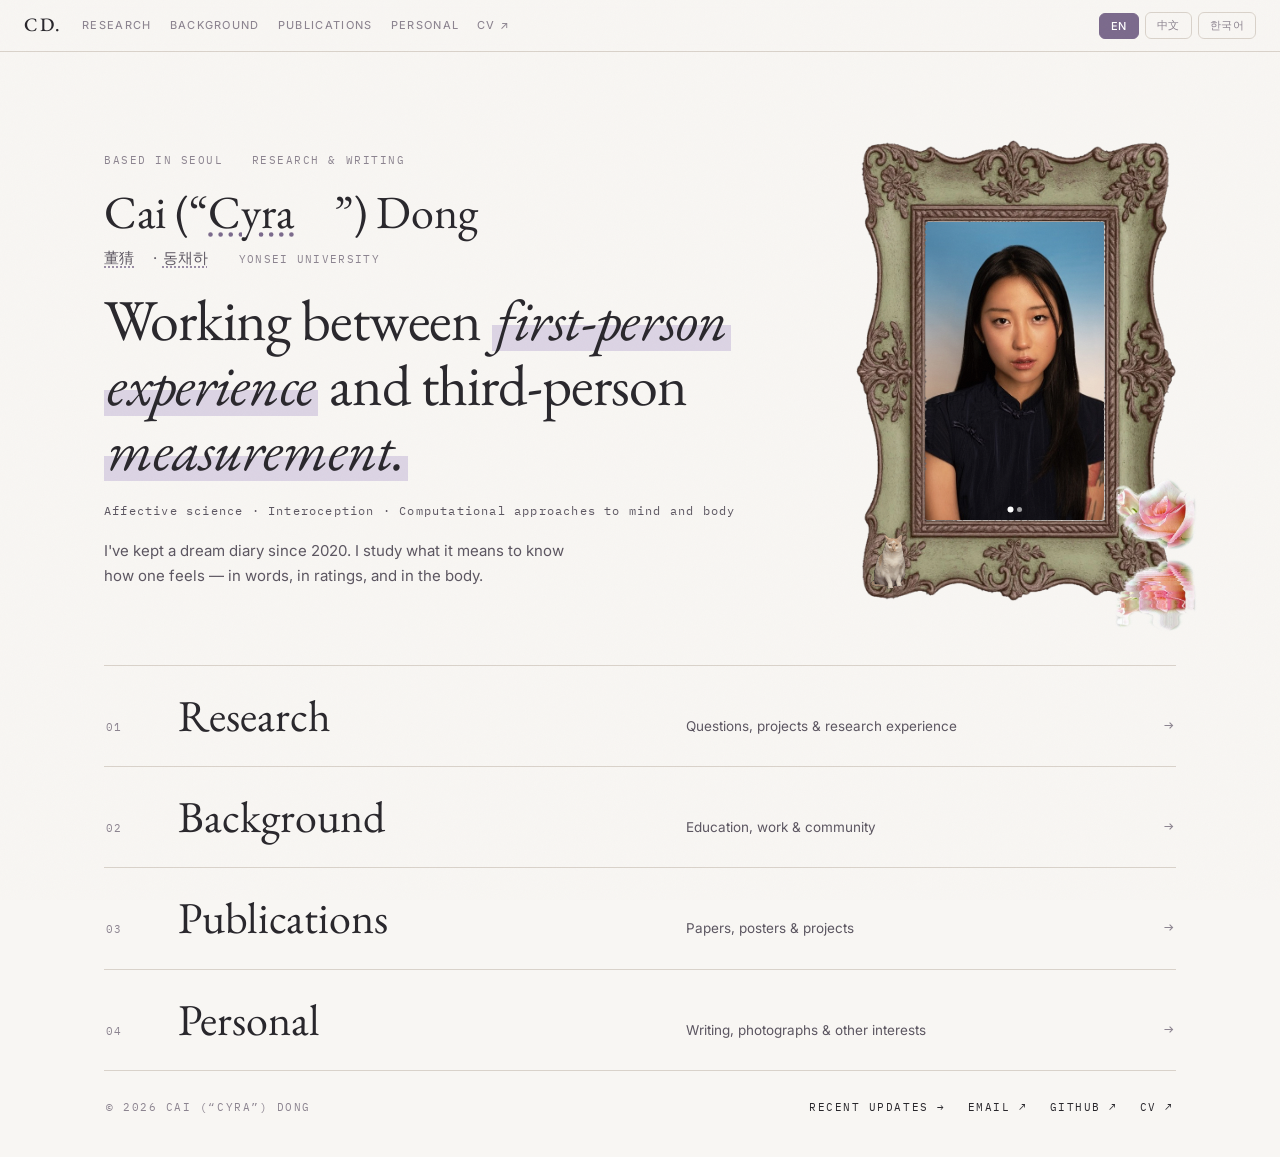
==== commit 36efd747: "Portfolio video cover: use frame at 1:00 Co-Authored-By: Claude Sonnet 5.5 <noreply@anthropic.com>" ====
--- a/index.html
+++ b/index.html
@@ -468,7 +468,7 @@
         <div class="detour__kicker">Personal · Archive</div>
         <h3 class="detour__title">Before the detour</h3>
         <p class="detour__body">I was admitted to the Photography program at the Communication University of China, but for various reasons I chose to study abroad instead. This is the portfolio I made back then (that was my state of mind as a teenager, not now).</p>
-        <video class="detour__video" controls="" preload="none" playsinline="" poster="assets/video/portfolio-poster.jpg">
+        <video class="detour__video" controls="" preload="none" playsinline="" poster="assets/video/portfolio-poster.jpg?v=3">
           <source src="assets/video/portfolio.mp4" type="video/mp4">
         </video>
         <a class="detour__link" href="https://www.bilibili.com/video/BV18K411M7yP/" target="_blank" rel="noopener">
@@ -524,6 +524,6 @@
   <button type="button" class="lb-btn lb-next" id="lb-next" aria-label="Next">›</button>
 </div>
 
-<script src="app.js?v=20261120o"></script>
+<script src="app.js?v=20261120q"></script>
 </body>
 </html>
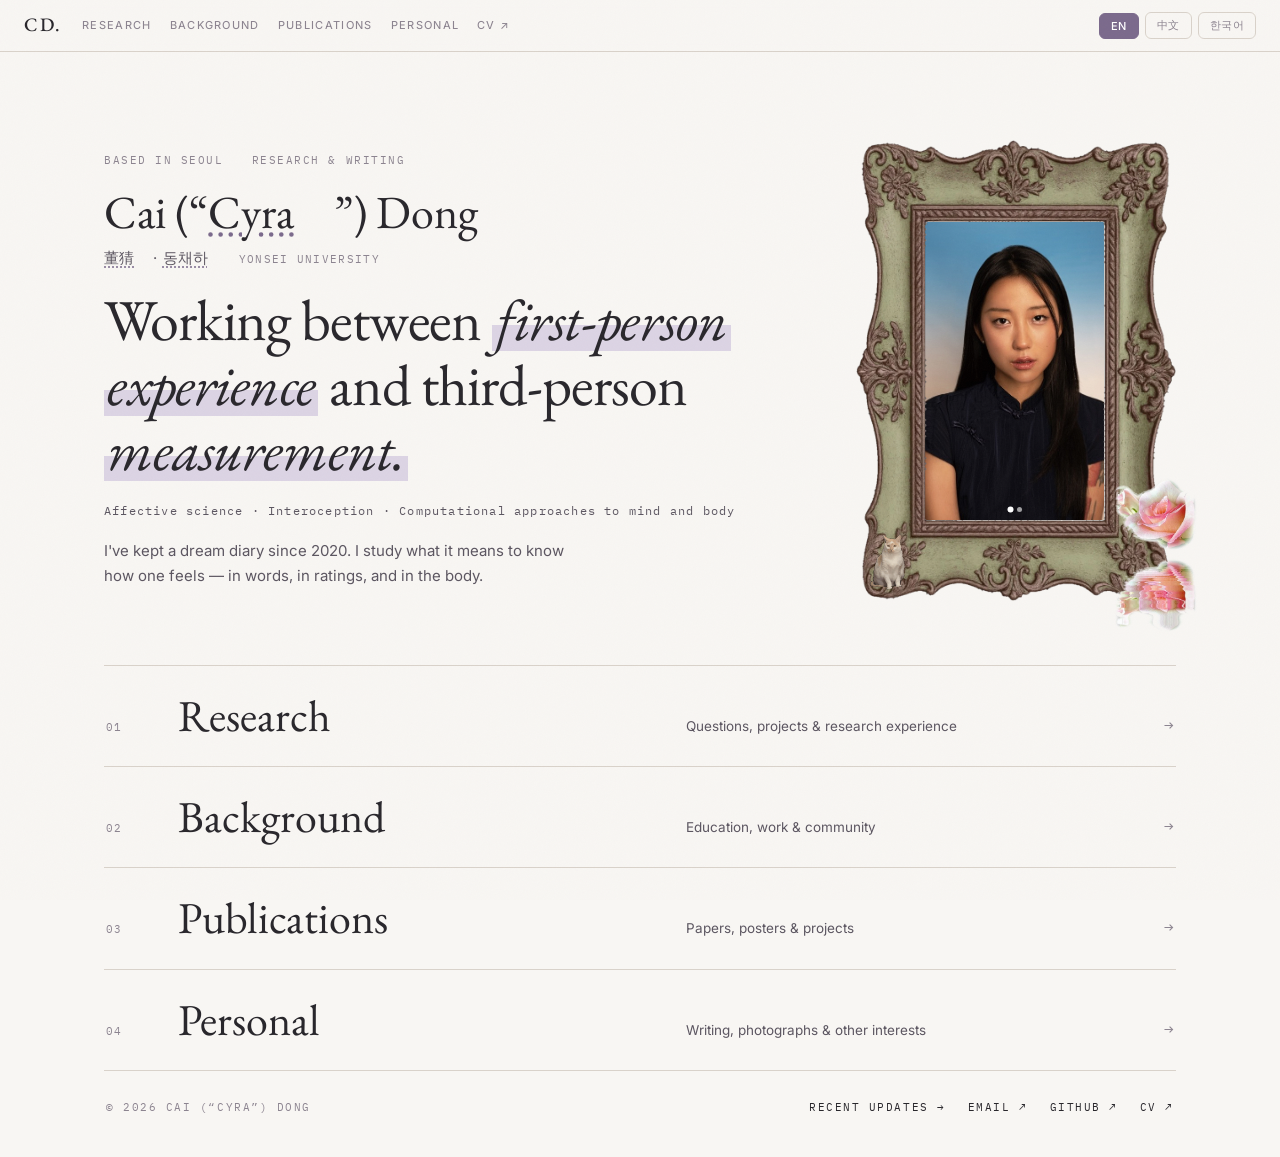
==== commit 7ddc65cd: "Portfolio video: minimal hover-only controls Co-Authored-By: Claude Sonnet 5.5 <noreply@anthropic.co" ====
--- a/index.html
+++ b/index.html
@@ -91,7 +91,7 @@
 <link rel="preconnect" href="https://fonts.googleapis.com">
 <link rel="preconnect" href="https://fonts.gstatic.com" crossorigin>
 <link href="https://fonts.googleapis.com/css2?family=EB+Garamond:ital,wght@0,400;0,500;1,400;1,500&family=Inter:wght@350;400;450;500;600&family=IBM+Plex+Mono:wght@400;500&display=swap" rel="stylesheet">
-<link rel="stylesheet" href="styles.css?v=20261120l">
+<link rel="stylesheet" href="styles.css?v=20261120m">
 </head>
 <body>
 
@@ -468,9 +468,17 @@
         <div class="detour__kicker">Personal · Archive</div>
         <h3 class="detour__title">Before the detour</h3>
         <p class="detour__body">I was admitted to the Photography program at the Communication University of China, but for various reasons I chose to study abroad instead. This is the portfolio I made back then (that was my state of mind as a teenager, not now).</p>
-        <video class="detour__video" controls="" preload="none" playsinline="" poster="assets/video/portfolio-poster.jpg?v=3">
-          <source src="assets/video/portfolio.mp4" type="video/mp4">
-        </video>
+        <div class="vid">
+          <video playsinline="" preload="none" poster="assets/video/portfolio-poster.jpg?v=3">
+            <source src="assets/video/portfolio.mp4" type="video/mp4">
+          </video>
+          <button type="button" class="vid__play" aria-label="Play"><svg viewBox="0 0 24 24" width="22" height="22" fill="currentColor"><path d="M8 5.5v13l11-6.5z"></path></svg></button>
+          <div class="vid__bar">
+            <input type="range" class="vid__seek" min="0" max="1000" value="0" step="1" aria-label="Seek">
+            <button type="button" class="vid__mute" aria-label="Mute"><svg viewBox="0 0 24 24" width="16" height="16" fill="none" stroke="currentColor" stroke-width="1.6" stroke-linecap="round" stroke-linejoin="round"><path d="M4 9.5v5h3.5L12 18V6L7.5 9.5z"></path><path class="vid__waves" d="M15.5 9a4 4 0 0 1 0 6M18 6.5a8 8 0 0 1 0 11"></path><path class="vid__x" d="M16 9.5l5 5M21 9.5l-5 5"></path></svg></button>
+            <button type="button" class="vid__fs" aria-label="Fullscreen"><svg viewBox="0 0 24 24" width="16" height="16" fill="none" stroke="currentColor" stroke-width="1.6" stroke-linecap="round" stroke-linejoin="round"><path d="M4 9V4h5M20 9V4h-5M4 15v5h5M20 15v5h-5"></path></svg></button>
+          </div>
+        </div>
         <a class="detour__link" href="https://www.bilibili.com/video/BV18K411M7yP/" target="_blank" rel="noopener">
           <span class="detour__cap">Photography portfolio · Communication University of China</span>
           <span class="detour__go">Original on Bilibili <span class="hero__arrow">↗</span></span>
@@ -524,6 +532,6 @@
   <button type="button" class="lb-btn lb-next" id="lb-next" aria-label="Next">›</button>
 </div>
 
-<script src="app.js?v=20261120q"></script>
+<script src="app.js?v=20261120r"></script>
 </body>
 </html>
--- a/styles.css
+++ b/styles.css
@@ -1571,3 +1571,32 @@
 
   .detour__video { display: block; width: 100%; aspect-ratio: 3 / 2; background: #111; margin-top: 22px; }
   .detour__video + .detour__link { margin-top: 0; border-top: 0; }
+
+  /* minimal video: nothing visible until you hover */
+  .vid { position: relative; margin-top: 22px; aspect-ratio: 3 / 2; background: #111; cursor: pointer; overflow: hidden; }
+  .vid video { display: block; width: 100%; height: 100%; object-fit: contain; }
+  .vid + .detour__link { margin-top: 0; border-top: 0; }
+  .vid__play {
+    all: unset; cursor: pointer; position: absolute; left: 50%; top: 50%; width: 56px; height: 56px; margin: -28px 0 0 -28px;
+    border: 1px solid rgba(248,246,243,0.7); border-radius: 50%; color: rgba(248,246,243,0.9);
+    display: flex; align-items: center; justify-content: center; padding-left: 3px; box-sizing: border-box;
+    transition: opacity 200ms ease, transform 200ms ease;
+  }
+  .vid:hover .vid__play { transform: scale(1.06); }
+  .vid.is-playing .vid__play { opacity: 0; pointer-events: none; }
+  .vid__bar {
+    position: absolute; left: 0; right: 0; bottom: 0; display: flex; align-items: center; gap: 14px; padding: 18px 14px 10px;
+    background: linear-gradient(transparent, rgba(0,0,0,0.35)); opacity: 0; transition: opacity 200ms ease; cursor: default;
+  }
+  .vid:hover .vid__bar, .vid:focus-within .vid__bar { opacity: 1; }
+  .vid__bar button { all: unset; cursor: pointer; display: flex; color: rgba(248,246,243,0.85); }
+  .vid__bar button:hover, .vid__bar button:focus-visible { color: #fff; }
+  .vid__seek { -webkit-appearance: none; appearance: none; flex: 1; height: 14px; background: transparent; cursor: pointer; margin: 0; }
+  .vid__seek::-webkit-slider-runnable-track { height: 2px; border-radius: 1px; background: linear-gradient(to right, rgba(248,246,243,0.9) var(--p, 0%), rgba(248,246,243,0.3) var(--p, 0%)); }
+  .vid__seek::-moz-range-track { height: 2px; background: rgba(248,246,243,0.3); }
+  .vid__seek::-moz-range-progress { height: 2px; background: rgba(248,246,243,0.9); }
+  .vid__seek::-webkit-slider-thumb { -webkit-appearance: none; width: 0; height: 0; }
+  .vid__seek::-moz-range-thumb { width: 0; height: 0; border: 0; }
+  .vid__x { display: none; }
+  .vid.is-muted .vid__x { display: inline; } .vid.is-muted .vid__waves { display: none; }
+  .vid:fullscreen { aspect-ratio: auto; width: 100vw; height: 100vh; }
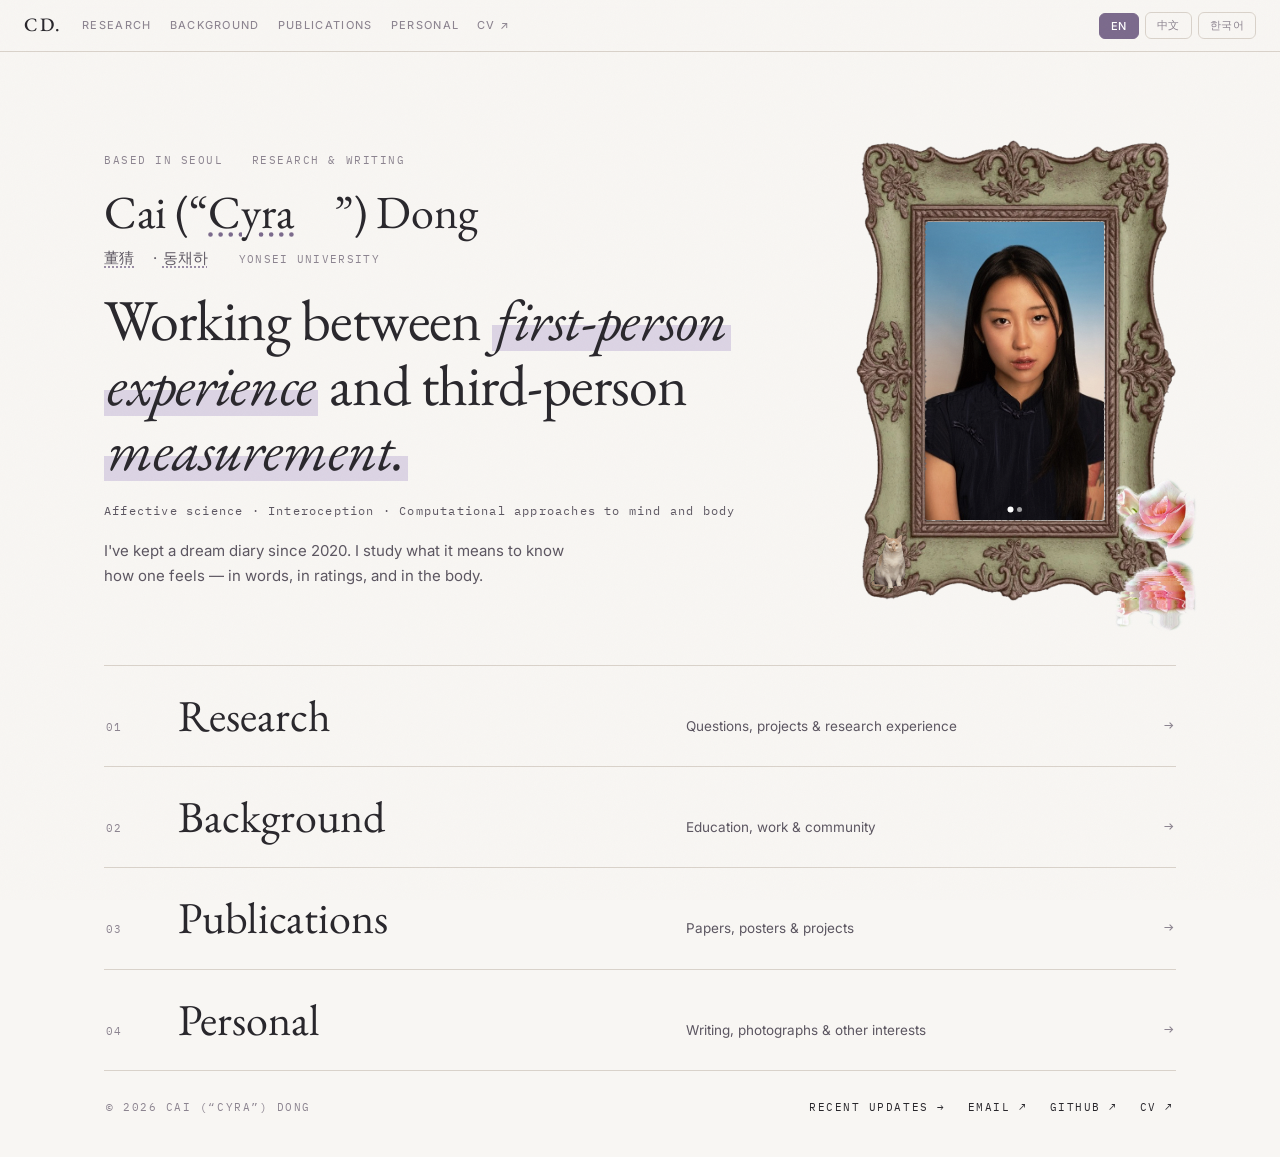
==== commit 3ba74f8a: "Video: faint always-on progress bar on touch screens after first play Co-Authored-By: Claude Sonnet " ====
--- a/index.html
+++ b/index.html
@@ -91,7 +91,7 @@
 <link rel="preconnect" href="https://fonts.googleapis.com">
 <link rel="preconnect" href="https://fonts.gstatic.com" crossorigin>
 <link href="https://fonts.googleapis.com/css2?family=EB+Garamond:ital,wght@0,400;0,500;1,400;1,500&family=Inter:wght@350;400;450;500;600&family=IBM+Plex+Mono:wght@400;500&display=swap" rel="stylesheet">
-<link rel="stylesheet" href="styles.css?v=20261120m">
+<link rel="stylesheet" href="styles.css?v=20261120n">
 </head>
 <body>
 
@@ -532,6 +532,6 @@
   <button type="button" class="lb-btn lb-next" id="lb-next" aria-label="Next">›</button>
 </div>
 
-<script src="app.js?v=20261120r"></script>
+<script src="app.js?v=20261120s"></script>
 </body>
 </html>
--- a/styles.css
+++ b/styles.css
@@ -1600,3 +1600,11 @@
   .vid__x { display: none; }
   .vid.is-muted .vid__x { display: inline; } .vid.is-muted .vid__waves { display: none; }
   .vid:fullscreen { aspect-ratio: auto; width: 100vw; height: 100vh; }
+
+  /* touch screens have no hover: once started, keep a faint bar visible */
+  @media (hover: none) {
+    .vid.is-started .vid__bar { opacity: 0.9; }
+    .vid__seek { height: 28px; }
+    .vid__bar { padding-top: 24px; gap: 18px; }
+    .vid__bar button { padding: 6px; }
+  }
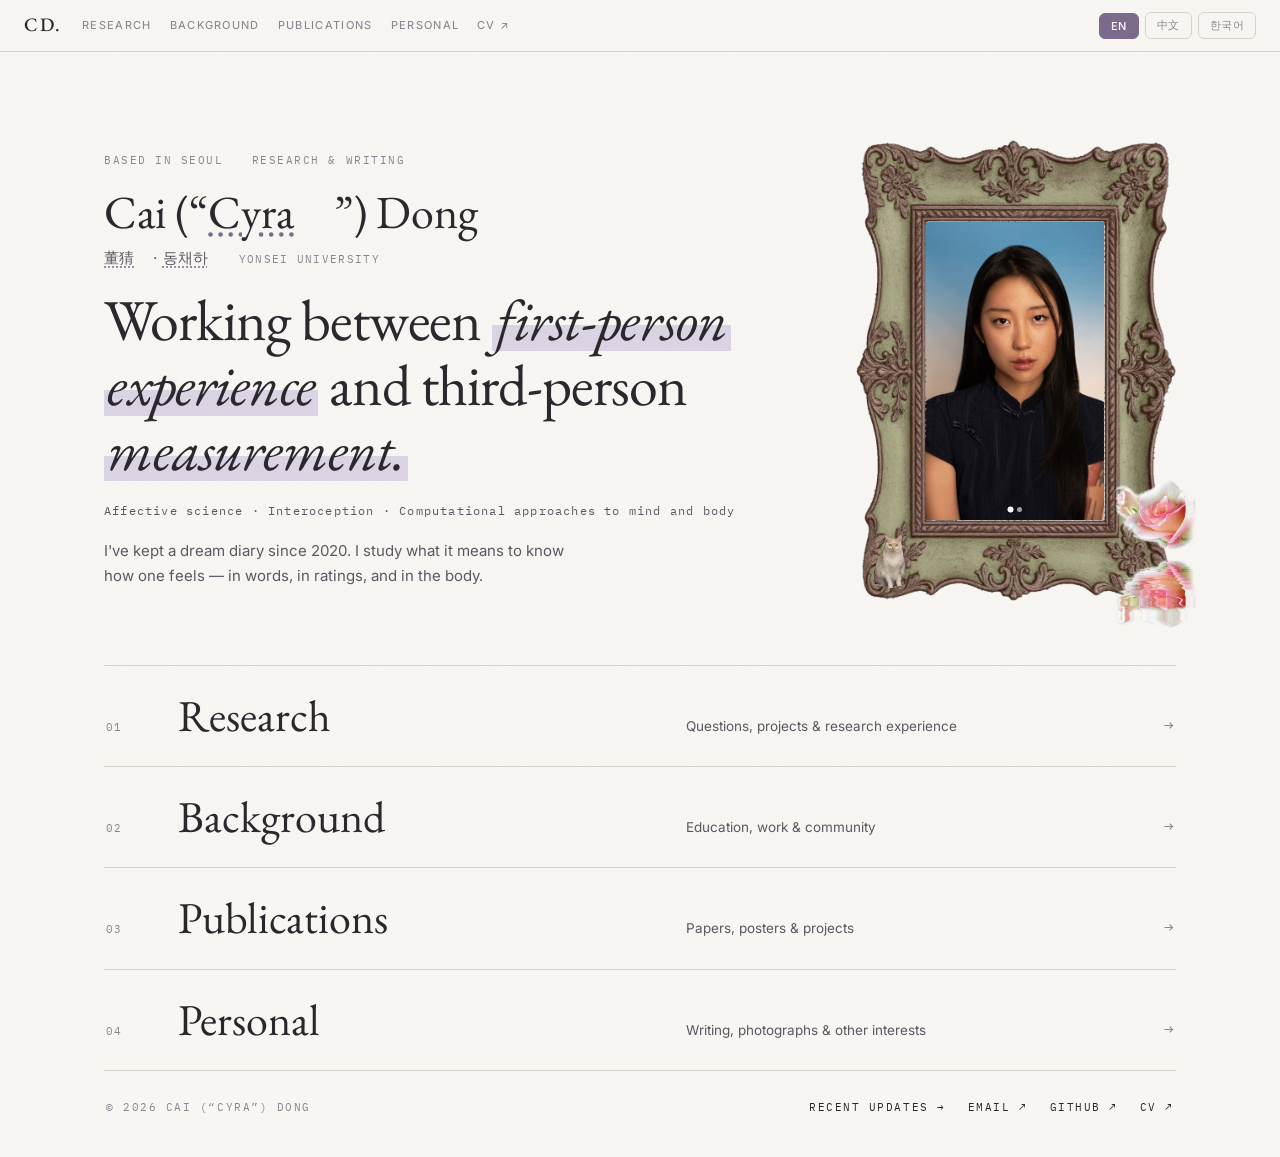
==== commit 5c1c0cfe: "Video: centre play button only on hover for mouse devices Co-Authored-By: Claude Sonnet 5.5 <noreply" ====
--- a/index.html
+++ b/index.html
@@ -91,7 +91,7 @@
 <link rel="preconnect" href="https://fonts.googleapis.com">
 <link rel="preconnect" href="https://fonts.gstatic.com" crossorigin>
 <link href="https://fonts.googleapis.com/css2?family=EB+Garamond:ital,wght@0,400;0,500;1,400;1,500&family=Inter:wght@350;400;450;500;600&family=IBM+Plex+Mono:wght@400;500&display=swap" rel="stylesheet">
-<link rel="stylesheet" href="styles.css?v=20261120n">
+<link rel="stylesheet" href="styles.css?v=20261120o">
 </head>
 <body>
 
--- a/styles.css
+++ b/styles.css
@@ -1608,3 +1608,10 @@
     .vid__bar { padding-top: 24px; gap: 18px; }
     .vid__bar button { padding: 6px; }
   }
+
+  /* mouse devices: the centre play button only appears on hover (touch keeps it visible) */
+  @media (hover: hover) {
+    .vid__play { opacity: 0; }
+    .vid:hover .vid__play, .vid__play:focus-visible { opacity: 1; }
+    .vid.is-playing .vid__play { opacity: 0; }
+  }
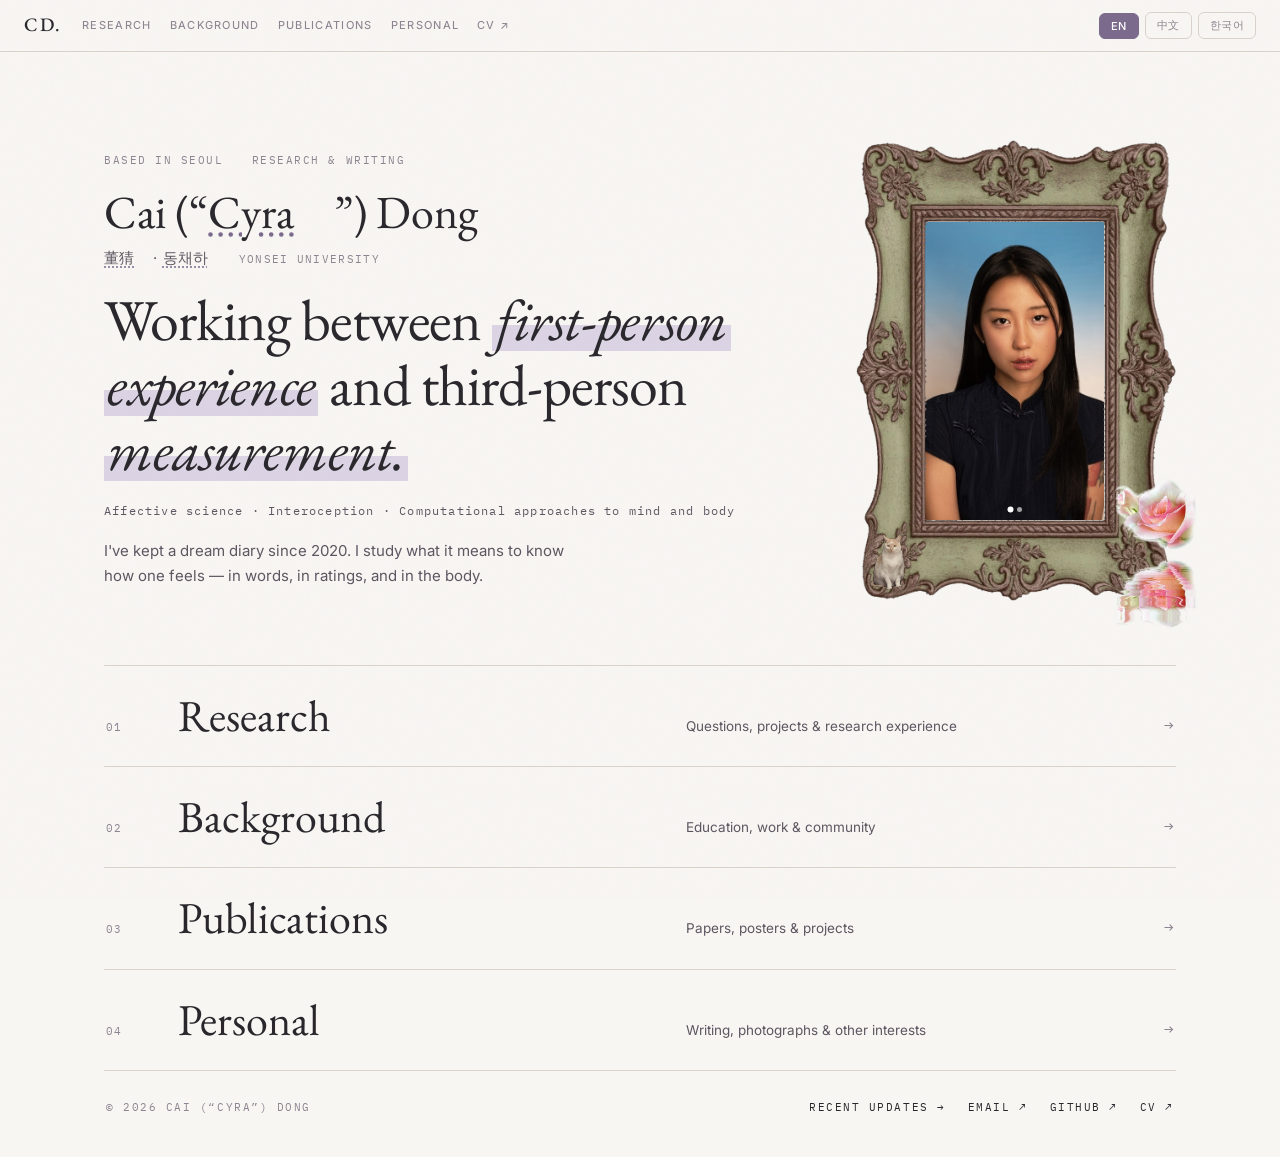
==== commit c1deee34: "Background: split into Beyond Research and Methods, Tools & Languages Co-Authored-By: Claude Sonnet " ====
--- a/index.html
+++ b/index.html
@@ -316,11 +316,13 @@
           </div>
         </div></div>
     </div>
+    <div class="section" id="beyond">
+      <div class="section-header"><span class="section-title">Beyond Research</span><div class="section-rule"></div></div>
+      <div class="honors-grid"><div class="honor-item"><strong>Gold stars</strong> — a Yonsei merit scholarship (twice!), a national second prize in a Peking University Chinese literature contest, and a fully funded semester at WashU.</div><div class="honor-item"><strong>Field trips</strong> — sat in on therapy sessions and autism assessments at WashU's IDDRC; helped out as a teacher aide at the Central Institute for the Deaf.</div><div class="honor-item"><strong>Good deeds</strong> — art-program volunteer at Artists First; wrote 80+ clinical-psychology entries for Baidu Encyclopedia; cheered a student from a rural, low-income family all the way into university (2021–2025).</div><div class="honor-item"><strong>Clubs</strong> — AYUI (immunology!), a book-and-wine society, and a poetry club whose name I can't print (똥동아리) 💩.</div><div class="honor-item"><strong>Side quests</strong> — live-interpreting Korean ↔ English at a Seoul clinic; teaching Korean and Chinese on the side.</div><div class="honor-item"><strong>Certificate</strong> — Autism and Neurodiversity in the Childcare Setting (UBC CIRCA).</div></div>
+    </div>
     <div class="section" id="skills">
-      <div class="section-header"><span class="section-title">Clinical, Community &amp; Skills</span><div class="section-rule"></div></div>
-      <div class="honors-grid">
-        <div class="honor-item"><strong>Gold stars</strong> — a Yonsei merit scholarship (twice!), a national second prize in a Peking University Chinese literature contest, and a fully funded semester at WashU.</div><div class="honor-item"><strong>Field trips</strong> — sat in on therapy sessions and autism assessments at WashU's IDDRC; helped out as a teacher aide at the Central Institute for the Deaf.</div><div class="honor-item"><strong>Good deeds</strong> — art-program volunteer at Artists First; wrote 80+ clinical-psychology entries for Baidu Encyclopedia; cheered a student from a rural, low-income family all the way into university (2021–2025).</div><div class="honor-item"><strong>Clubs</strong> — AYUI (immunology!), a book-and-wine society, and a poetry club whose name I can't print (똥동아리) 💩.</div><div class="honor-item"><strong>Methods</strong> — the nerdy toolbox: GLMM/HLM, NLP, meta-analysis, EMA, multimodal analysis, fNIRS, fMRI quality control, pupillometry preprocessing.</div><div class="honor-item"><strong>Tools</strong> — R, Python, MATLAB, SQL, Git/GitHub, PsychoPy, and an unreasonable number of terminal tabs.</div><div class="honor-item"><strong>Languages</strong> — four, one brain: Mandarin (native), English (IELTS 8.0), Korean (TOPIK 6), Japanese (JLPT N2).</div><div class="honor-item"><strong>Side quests</strong> — live-interpreting Korean ↔ English at a Seoul clinic; teaching Korean and Chinese on the side.</div><div class="honor-item"><strong>Certificate</strong> — Autism and Neurodiversity in the Childcare Setting (UBC CIRCA).</div>
-      </div>
+      <div class="section-header"><span class="section-title">Methods, Tools &amp; Languages</span><div class="section-rule"></div></div>
+      <div class="honors-grid"><div class="honor-item"><strong>Methods</strong> — the nerdy toolbox: GLMM/HLM, NLP, meta-analysis, EMA, multimodal analysis, fNIRS, fMRI quality control, pupillometry preprocessing.</div><div class="honor-item"><strong>Tools</strong> — R, Python, MATLAB, SQL, Git/GitHub, PsychoPy, and an unreasonable number of terminal tabs.</div><div class="honor-item"><strong>Languages</strong> — four, one brain: Mandarin (native), English (IELTS 8.0), Korean (TOPIK 6), Japanese (JLPT N2).</div></div>
     </div></div>
     </section>
     <section class="panel" id="panel-publications" role="dialog" aria-modal="true" aria-label="Publications" hidden="">
@@ -532,6 +534,6 @@
   <button type="button" class="lb-btn lb-next" id="lb-next" aria-label="Next">›</button>
 </div>
 
-<script src="app.js?v=20261120s"></script>
+<script src="app.js?v=20261120t"></script>
 </body>
 </html>
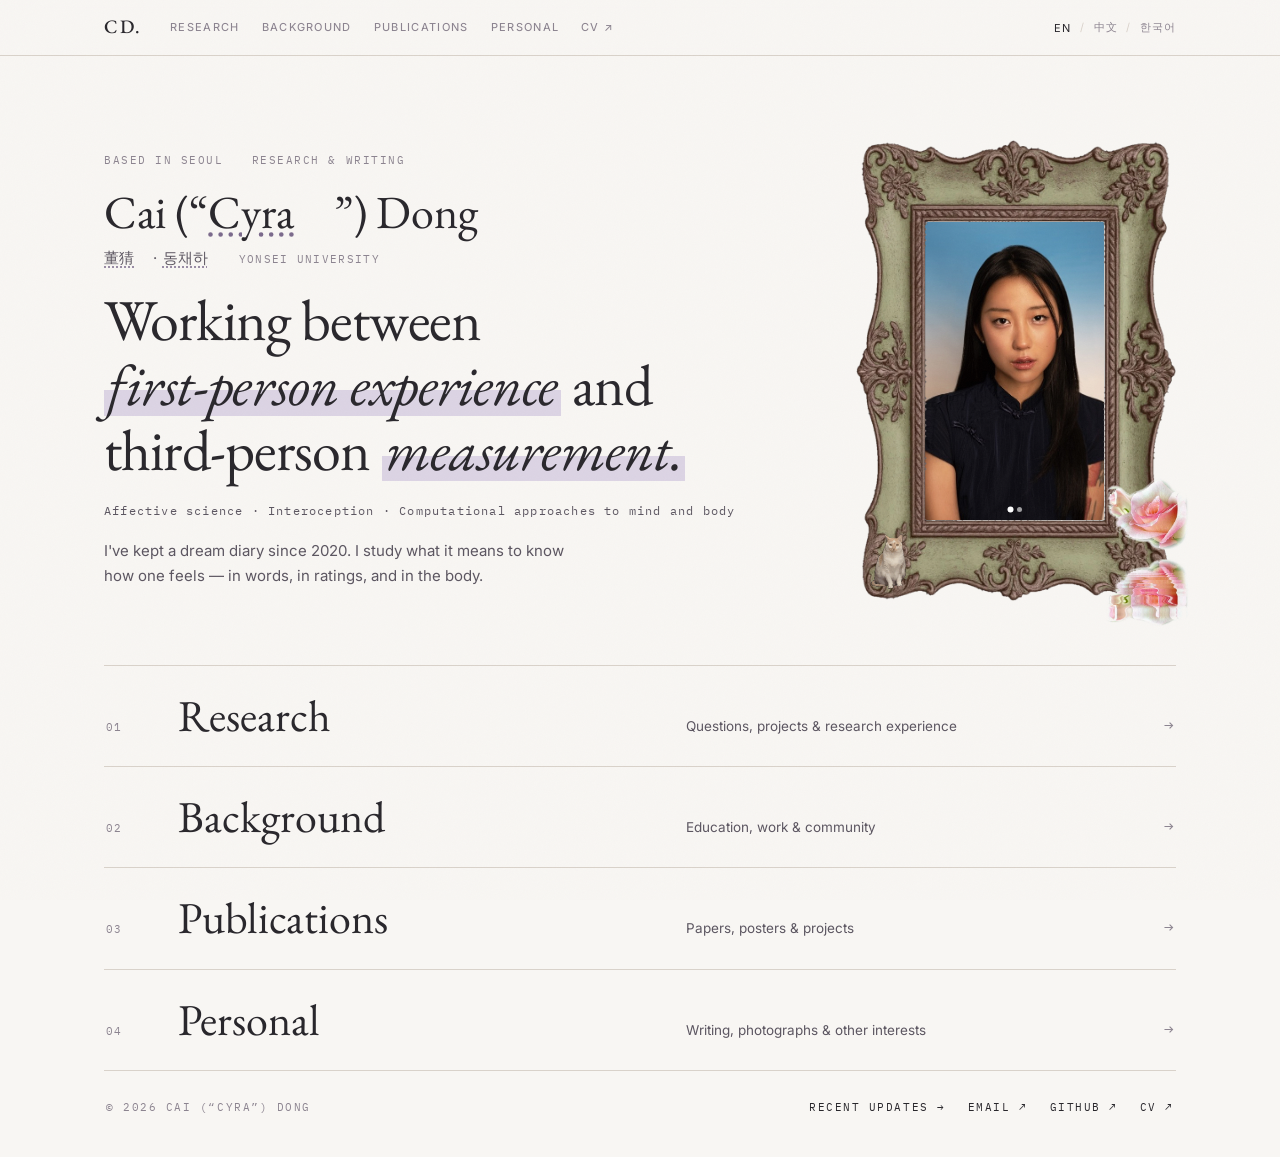
==== commit a1439bce: "Responsive refinement: quiet language switch, phone header, hero fixes, overflow audit Co-Authored-B" ====
--- a/index.html
+++ b/index.html
@@ -91,7 +91,7 @@
 <link rel="preconnect" href="https://fonts.googleapis.com">
 <link rel="preconnect" href="https://fonts.gstatic.com" crossorigin>
 <link href="https://fonts.googleapis.com/css2?family=EB+Garamond:ital,wght@0,400;0,500;1,400;1,500&family=Inter:wght@350;400;450;500;600&family=IBM+Plex+Mono:wght@400;500&display=swap" rel="stylesheet">
-<link rel="stylesheet" href="styles.css?v=20261120o">
+<link rel="stylesheet" href="styles.css?v=20261121c">
 </head>
 <body>
 
@@ -116,7 +116,7 @@
       <div class="hero__meta"><span id="hero-place">Based in Seoul</span><span id="hero-roles">Research &amp; Writing</span></div>
       <div class="hero__name" id="sb-name">Cai (“Cyra”) Dong</div>
       <div class="hero__alt"><span id="sb-alt">董猜 · 동채하</span> <span class="hero__affil" id="sb-affil">Yonsei University</span></div>
-      <h1 class="hero__title" id="hero-title">Working between <em class="hero__accent">first-person experience</em> and third-person <em class="hero__accent">measurement.</em></h1>
+      <h1 class="hero__title" id="hero-title">Working between <em class="hero__accent"><span class="nb">first-person</span> experience</em> and <span class="nb">third-person</span> <em class="hero__accent">measurement.</em></h1>
       <div class="hero__fields" id="hero-fields">Affective science · Interoception · Computational approaches to mind and body</div>
       <p class="hero__sub" id="hero-sub"></p>
     </div>
@@ -534,6 +534,6 @@
   <button type="button" class="lb-btn lb-next" id="lb-next" aria-label="Next">›</button>
 </div>
 
-<script src="app.js?v=20261120t"></script>
+<script src="app.js?v=20261121a"></script>
 </body>
 </html>
--- a/styles.css
+++ b/styles.css
@@ -1615,3 +1615,77 @@
     .vid:hover .vid__play, .vid__play:focus-visible { opacity: 1; }
     .vid.is-playing .vid__play { opacity: 0; }
   }
+
+
+  /* ========== Responsive refinement (desktop and mobile treated separately) ========== */
+  /* top bar shares the content's alignment line */
+  .top-nav { padding: 0 max(24px, calc((100vw - 1120px) / 2 + 24px)); height: 56px; }
+  .nav-left { gap: 28px; }
+  .nav-links { gap: 22px; }
+
+  /* language: quiet text links, separated by slashes (no pills) */
+  .nav-right { gap: 0; }
+  .lang-btn, .lang-btn.active, .lang-btn:not(.active):hover {
+    background: none; border: 0; border-radius: 0; padding: 4px 0; color: var(--muted); font-size: 11px; font-weight: 400; letter-spacing: 0.08em;
+  }
+  .lang-btn + .lang-btn::before { content: "/"; margin: 0 9px; color: var(--rule); }
+  .lang-btn.active { color: var(--text); }
+  .lang-btn:not(.active):hover { color: var(--accent); }
+  .lang-caret { display: none; }
+
+  /* medium: tighten the bar */
+  @media (max-width: 1023px) { .nav-links { gap: 16px; } }
+  @media (min-width: 841px) and (max-width: 1023px) {
+    .hero { grid-template-columns: minmax(0, 1fr) 280px; gap: 24px 40px; }
+    .hero__portrait { width: 280px; }
+    .index__row { grid-template-columns: 48px minmax(0, 1fr) minmax(0, 0.9fr) 20px; }
+  }
+
+  /* phone: two-row header (logo + language, then a swipeable nav row) */
+  @media (max-width: 700px) {
+    .top-nav { display: grid; grid-template-columns: 1fr auto; grid-template-rows: 44px 36px; height: auto; padding: 0 20px; align-items: center; }
+    .nav-left { display: contents; }
+    .nav-logo { grid-column: 1; grid-row: 1; }
+    .nav-right { grid-column: 2; grid-row: 1; position: relative; z-index: 130; justify-self: end; align-self: start; padding-top: 6px; flex-direction: column; align-items: flex-end; }
+    .lang-btn.active { order: -1; }
+    .nav-links {
+      display: flex !important; grid-column: 1 / -1; grid-row: 2; gap: 22px; overflow-x: auto; white-space: nowrap;
+      margin: 0 -20px; padding: 0 20px; scrollbar-width: none; border-top: 0.5px solid var(--rule); height: 36px; align-items: center;
+    }
+    .nav-links::-webkit-scrollbar { display: none; }
+    .nav-links a { flex: none; }
+    .nav-links a[data-nav="research"], .nav-links a[data-nav="cv"] { display: inline; }
+    /* language: only the current one, tap to open */
+    .lang-btn + .lang-btn::before { content: none; }
+    .lang-btn:not(.active) { display: none; }
+    .lang-btn.active { display: inline-flex; align-items: center; gap: 6px; color: var(--text); font-size: 12px; padding: 8px 0; }
+    .lang-caret { display: inline-block; width: 5px; height: 5px; border-right: 1px solid currentColor; border-bottom: 1px solid currentColor; transform: translateY(-2px) rotate(45deg); }
+    .nav-right.open .lang-btn:not(.active) {
+      display: block; position: static; padding: 8px 0; font-size: 12px;
+    }
+    .nav-right.open { padding: 6px 10px 8px; margin-right: -10px; background: var(--paper); border: 0.5px solid var(--rule); border-top: 0; box-shadow: 0 8px 18px rgba(41,39,44,0.06); }
+    .hero { padding-top: calc(80px + 28px); }
+    .hero__title { font-size: clamp(32px, 9vw, 44px); line-height: 1.14; }
+    .hero__name { font-size: clamp(28px, 8vw, 36px); }
+    .panel__bar { padding: 0 20px; }
+    .panel__body { padding: 28px 20px 80px; }
+    .home { padding: 0 20px 32px; }
+  }
+
+  @media (max-width: 390px) {
+    .hero__portrait { width: 220px; margin-left: 4px; }
+    .hero__meta { gap: 4px 16px; }
+    .index__title { font-size: 28px; }
+    .sel-title { font-size: 23px; }
+  }
+
+  /* line breaking: balance the headlines, keep CJK words/punctuation intact */
+  .hero__title, .index__title, .sel-title, .detour__title { text-wrap: balance; }
+  .hero__sub, .index__desc, .sel-blurb, .detour__body { text-wrap: pretty; }
+  html[lang^="zh"] body { line-break: strict; }
+  html[lang="ko"] body { word-break: keep-all; line-break: strict; }
+  .sel-head > * { min-width: 0; overflow-wrap: anywhere; }
+
+  .nb { white-space: nowrap; }
+  .home { overflow-x: clip; }
+  .hero__portrait .deco-rose { right: -18px; }
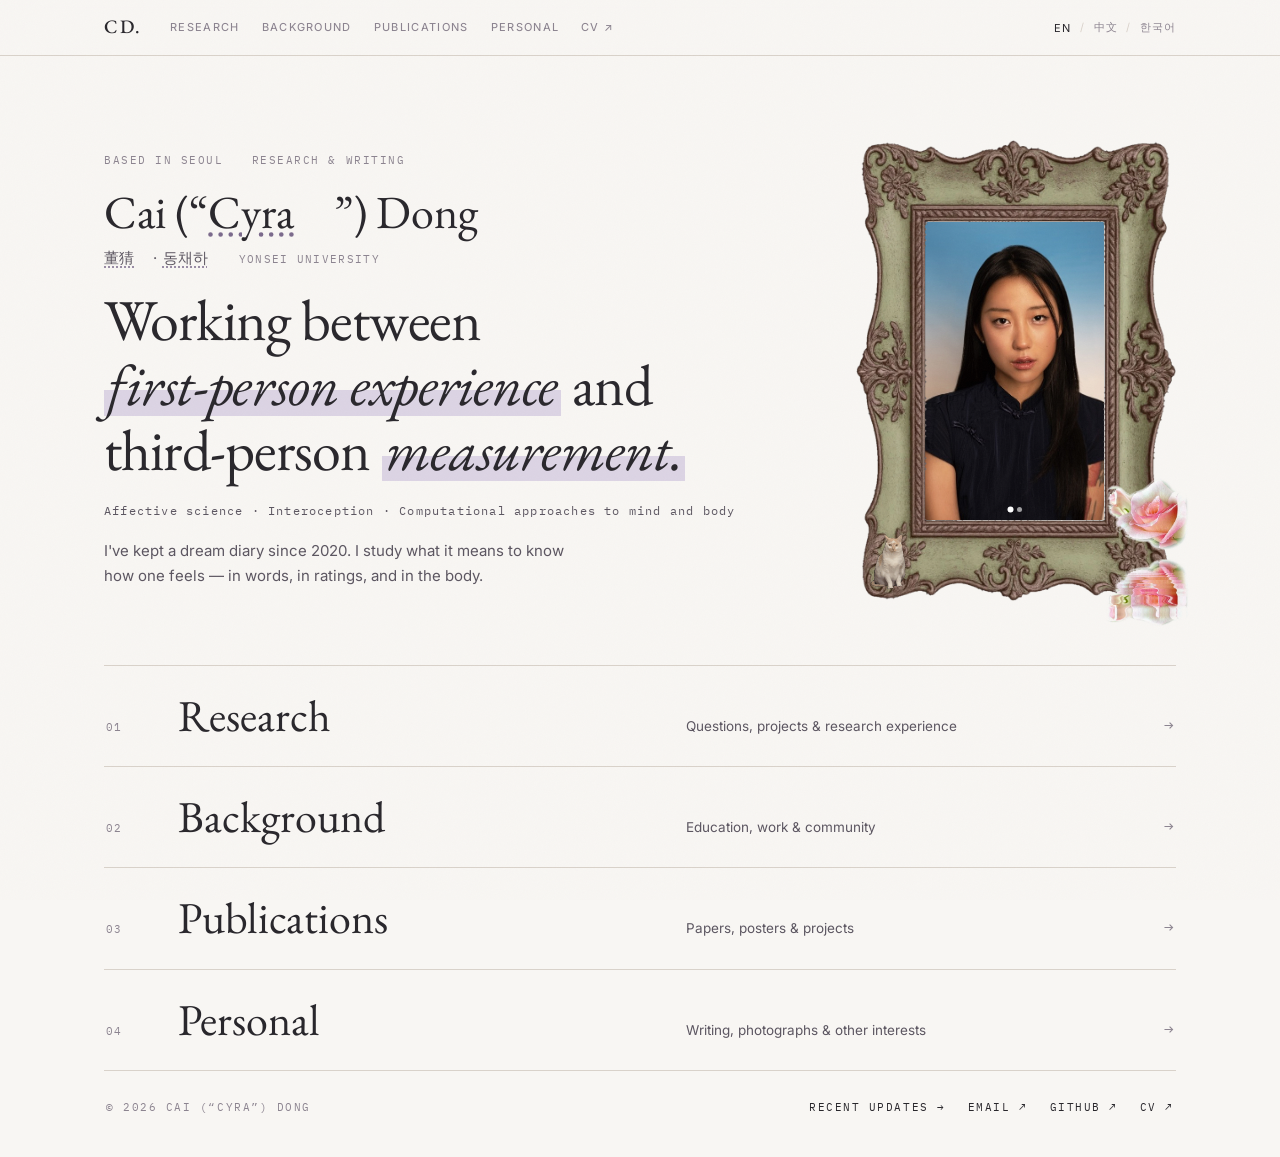
==== commit cd4ab438: "Move phone layout breakpoint to 760px; keep compact desktop for split-screen windows Co-Authored-By:" ====
--- a/index.html
+++ b/index.html
@@ -91,7 +91,7 @@
 <link rel="preconnect" href="https://fonts.googleapis.com">
 <link rel="preconnect" href="https://fonts.gstatic.com" crossorigin>
 <link href="https://fonts.googleapis.com/css2?family=EB+Garamond:ital,wght@0,400;0,500;1,400;1,500&family=Inter:wght@350;400;450;500;600&family=IBM+Plex+Mono:wght@400;500&display=swap" rel="stylesheet">
-<link rel="stylesheet" href="styles.css?v=20261121c">
+<link rel="stylesheet" href="styles.css?v=20261121d">
 </head>
 <body>
 
@@ -534,6 +534,6 @@
   <button type="button" class="lb-btn lb-next" id="lb-next" aria-label="Next">›</button>
 </div>
 
-<script src="app.js?v=20261121a"></script>
+<script src="app.js?v=20261121b"></script>
 </body>
 </html>
--- a/styles.css
+++ b/styles.css
@@ -1536,7 +1536,7 @@
   .lb-btn:hover, .lb-btn:focus-visible { opacity: 1; }
   .lb-close { top: 8px; right: 12px; } .lb-prev { left: 4px; top: 50%; } .lb-next { right: 4px; top: 50%; }
 
-  @media (max-width: 840px) {
+  @media (max-width: 760px) {
     .hero { grid-template-columns: 1fr; }
     .hero__portrait { justify-self: start; width: 260px; margin-left: 12px; }
     .index__row { grid-template-columns: 40px 1fr 24px; }
@@ -1635,14 +1635,14 @@
 
   /* medium: tighten the bar */
   @media (max-width: 1023px) { .nav-links { gap: 16px; } }
-  @media (min-width: 841px) and (max-width: 1023px) {
+  @media (min-width: 761px) and (max-width: 1023px) {
     .hero { grid-template-columns: minmax(0, 1fr) 280px; gap: 24px 40px; }
     .hero__portrait { width: 280px; }
     .index__row { grid-template-columns: 48px minmax(0, 1fr) minmax(0, 0.9fr) 20px; }
   }
 
   /* phone: two-row header (logo + language, then a swipeable nav row) */
-  @media (max-width: 700px) {
+  @media (max-width: 760px) {
     .top-nav { display: grid; grid-template-columns: 1fr auto; grid-template-rows: 44px 36px; height: auto; padding: 0 20px; align-items: center; }
     .nav-left { display: contents; }
     .nav-logo { grid-column: 1; grid-row: 1; }
